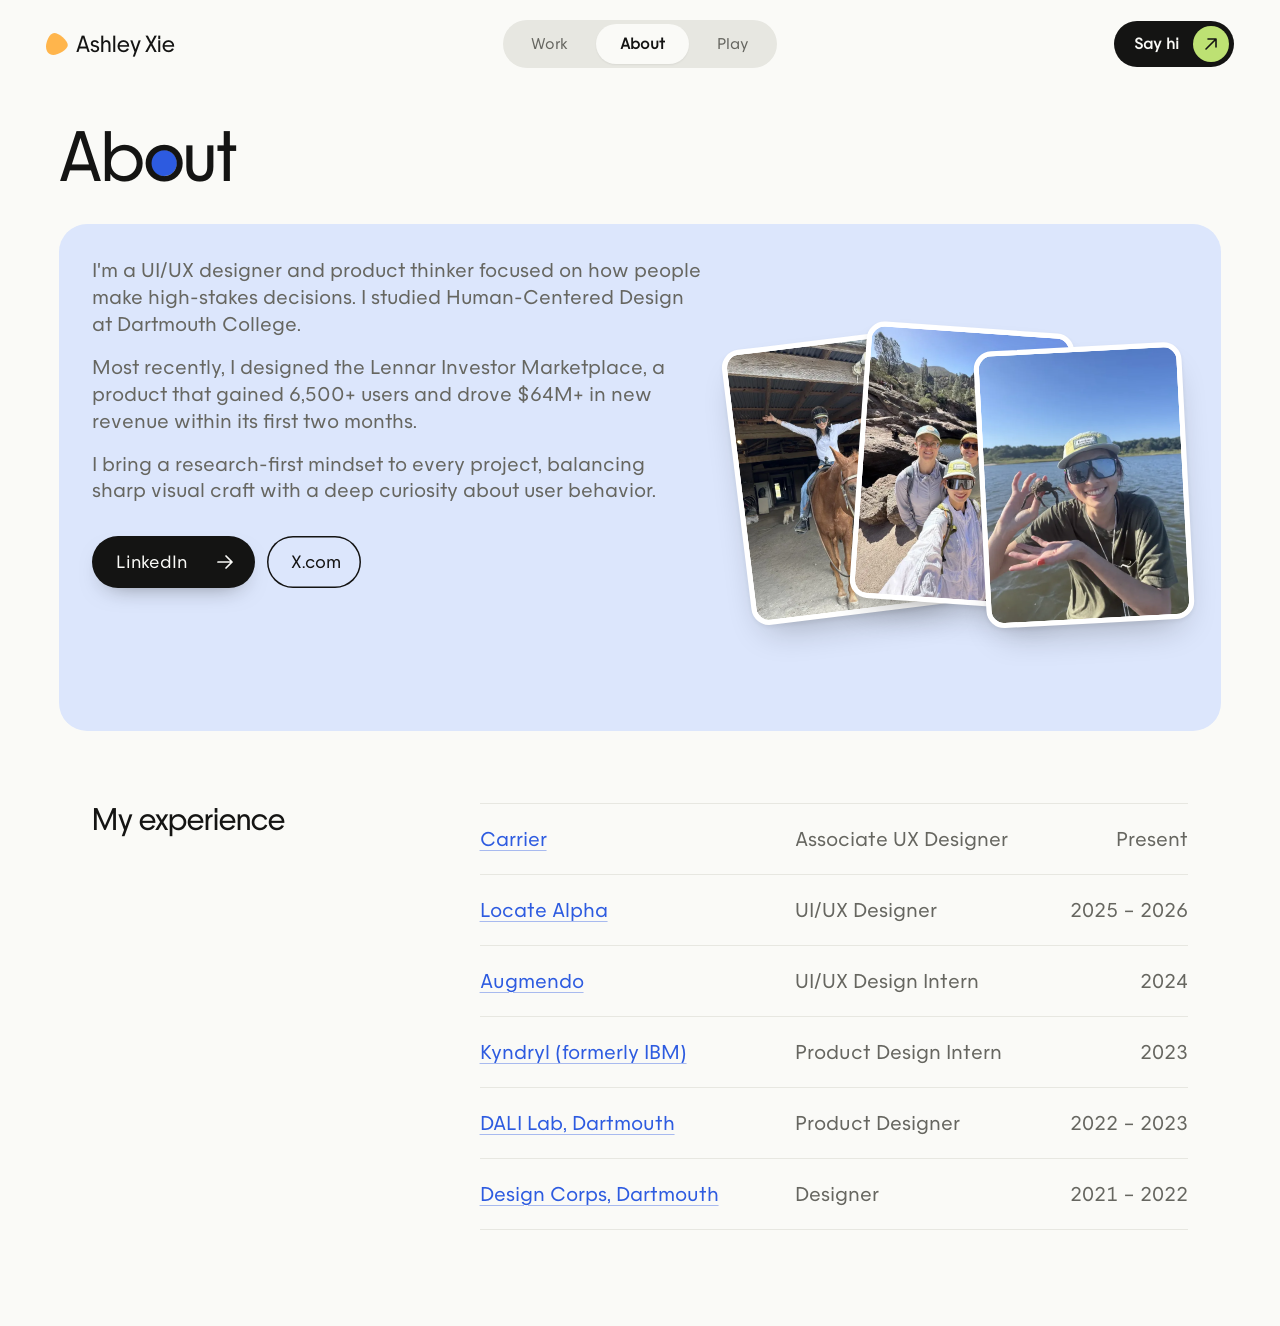
==== about/index.html @ 77695941 "Experience: Design Corps" ====
<!doctype html>
<html lang="en">
<head>
  <meta charset="utf-8" />
  <meta name="viewport" content="width=device-width, initial-scale=1" />
  <title>About, Ashley Xie</title>
  <meta name="description" content="Ashley Xie is a UI/UX designer and product thinker focused on how people make high-stakes decisions." />
  <link rel="preload" href="../fonts/PPFrama-Regular.woff2" as="font" type="font/woff2" crossorigin />
  <link rel="preload" href="../fonts/PPFramaText-Regular.woff2" as="font" type="font/woff2" crossorigin />
  <link rel="icon" type="image/svg+xml" href="../images/blob.svg" />
  <link rel="icon" type="image/png" sizes="32x32" href="../images/favicon-32.png" />
  <link rel="apple-touch-icon" href="../images/apple-touch-icon.png" />
  <link rel="stylesheet" href="../css/style.css?v=20261123035420" />
  <!-- The loading screen shows once per visit; later page changes skip it so the tab pill can slide -->
  <script>try{if(sessionStorage.getItem('p26-loaded'))document.documentElement.classList.add('no-loader')}catch(e){}</script>
</head>
<body>
  <div class="loader" id="loader" role="status" aria-label="Loading">
    <div class="loader__mark"><img class="loader__blob" src="../images/blob.svg" alt="" aria-hidden="true" /><span class="loader__name">Ashley Xie</span></div>
  </div>
  <header class="nav">
    <a class="nav__name" href="../"><img class="nav__star" src="../images/blob.svg" alt="" aria-hidden="true" />Ashley Xie</a>
    <nav class="nav__tabs" aria-label="Main">
      <a class="nav__tab" href="../"><span class="nav__label" style="view-transition-name:nav-work">Work</span></a>
      <a class="nav__tab is-active" href="./" aria-current="page"><span class="nav__pill" aria-hidden="true"></span><span class="nav__label" style="view-transition-name:nav-about">About</span></a>
      <a class="nav__tab" href="../play/"><span class="nav__label" style="view-transition-name:nav-play">Play</span></a>
    </nav>
    <a class="nav__cta" href="https://www.linkedin.com/in/ashley-xie/" target="_blank" rel="noopener noreferrer">
      <span>Say hi</span>
      <span class="nav__cta-icon" aria-hidden="true">
        <svg width="18" height="18" viewBox="0 0 18 18" fill="none"><path d="M4 14L14 4M6 4h8v8" stroke="currentColor" stroke-width="1.6" stroke-linecap="round" stroke-linejoin="round"/></svg>
      </span>
    </a>
    <button class="nav__burger" aria-expanded="false" aria-controls="menu" aria-label="Menu">
      <span></span><span></span>
    </button>
    <div class="menu" id="menu" hidden>
      <nav class="menu__links" aria-label="Main">
        <a class="menu__link" href="../">Work</a>
        <a class="menu__link is-active" href="./" aria-current="page">About</a>
        <a class="menu__link" href="../play/">Play</a>
      </nav>
      <a class="menu__cta" href="https://www.linkedin.com/in/ashley-xie/" target="_blank" rel="noopener noreferrer">
        <span>Say hi</span>
        <span class="nav__cta-icon" aria-hidden="true">
          <svg width="18" height="18" viewBox="0 0 18 18" fill="none"><path d="M4 14L14 4M6 4h8v8" stroke="currentColor" stroke-width="1.6" stroke-linecap="round" stroke-linejoin="round"/></svg>
        </span>
      </a>
    </div>
  </header>

  <main class="about">
    <h1 class="about__title" aria-label="About">Ab<span class="fill-o">o</span>ut</h1>
    <section class="about__card" aria-label="Bio">
      <div class="about__bio">
        <p class="about__text">I'm a UI/UX designer and product thinker focused on how people make high-stakes decisions. I studied Human-Centered Design at Dartmouth College.</p>
        <p class="about__text">Most recently, I designed the Lennar Investor Marketplace, a product that gained 6,500+ users and drove $64M+ in new revenue within its first two months.</p>
        <p class="about__text">I bring a research-first mindset to every project, balancing sharp visual craft with a deep curiosity about user behavior.</p>
        <div class="about__actions">
          <a class="cta" href="https://www.linkedin.com/in/ashley-xie/" target="_blank" rel="noopener noreferrer">
            <span>LinkedIn</span>
            <svg width="20" height="20" viewBox="0 0 20 20" fill="none"><path d="M3 10h14M11 4l6 6-6 6" stroke="currentColor" stroke-width="1.7" stroke-linecap="round" stroke-linejoin="round"/></svg>
          </a>
          <a class="cta cta--ghost" href="https://x.com/ashleyjxie" target="_blank" rel="noopener noreferrer"><span>X.com</span></a>
        </div>
      </div>
      <div class="about__fan">
        <figure class="about__snap about__snap--1"><img src="../images/about/photo1.webp" width="600" height="800" fetchpriority="high" alt="Ashley on horseback in a barn, arms out" /></figure>
        <figure class="about__snap about__snap--2"><img src="../images/about/photo3.webp" width="600" height="800" decoding="async" alt="Ashley taking a hiking selfie with two friends" /></figure>
        <figure class="about__snap about__snap--3"><img src="../images/about/photo4.webp" width="600" height="800" decoding="async" alt="Ashley in sunglasses holding up a small crab by a lake" /></figure>
      </div>
    </section>


    <section class="exp" aria-label="My experience">
      <div class="exp__intro">
        <h2 class="exp__blurb">My experience</h2>
      </div>
      <ul class="exp__list">
        <li class="exp__row"><a class="exp__company" href="https://www.carrier.com/" target="_blank" rel="noopener noreferrer">Carrier</a><span class="exp__role">Associate UX Designer</span><span class="exp__date">Present</span></li>
        <li class="exp__row"><a class="exp__company" href="https://locatealpha.com/" target="_blank" rel="noopener noreferrer">Locate Alpha</a><span class="exp__role">UI/UX Designer</span><span class="exp__date">2025 – 2026</span></li>
        <li class="exp__row"><a class="exp__company" href="https://augmendo.com/" target="_blank" rel="noopener noreferrer">Augmendo</a><span class="exp__role">UI/UX Design Intern</span><span class="exp__date">2024</span></li>
        <li class="exp__row"><a class="exp__company" href="https://www.kyndryl.com/" target="_blank" rel="noopener noreferrer">Kyndryl (formerly IBM)</a><span class="exp__role">Product Design Intern</span><span class="exp__date">2023</span></li>
        <li class="exp__row"><a class="exp__company" href="https://dali.dartmouth.edu/" target="_blank" rel="noopener noreferrer">DALI Lab, Dartmouth</a><span class="exp__role">Product Designer</span><span class="exp__date">2022 – 2023</span></li>
        <li class="exp__row"><a class="exp__company" href="https://home.dartmouth.edu/news/2024/03/design-corps-teams-tackle-dartmouth-projects" target="_blank" rel="noopener noreferrer">Design Corps, Dartmouth</a><span class="exp__role">Designer</span><span class="exp__date">2021 – 2022</span></li>
      </ul>
    </section>
  </main>

  <script src="../js/main.js?v=20261123035420"></script>
</body>
</html>
---- css/style.css ----
/* Portfolio26F, accordion iteration.
   Ink type on Paper; each closed card is one palette colour (set inline as --accent,
   --on-accent for text on it); every open card sits on Mist with a Cobalt outline.
   Motion follows the Swatch Accordion reference: a 0.75s spring with 0.1 bounce,
   rendered below as a CSS linear() curve that settles in 1.05s. */

/* PP Frama (Pangram Pangram, free-for-personal-use cut): display cut for headings,
   Text cut for everything else. Only Regular exists in this cut, so bold is never faked. */
@font-face { font-family: 'PP Frama'; src: url('../fonts/PPFrama-Regular.woff2') format('woff2'); font-weight: 400; font-style: normal; font-display: swap; }
@font-face { font-family: 'PP Frama'; src: url('../fonts/PPFrama-RegularItalic.woff2') format('woff2'); font-weight: 400; font-style: italic; font-display: swap; }
@font-face { font-family: 'PP Frama Text'; src: url('../fonts/PPFramaText-Regular.woff2') format('woff2'); font-weight: 400; font-style: normal; font-display: swap; }
@font-face { font-family: 'PP Frama Text'; src: url('../fonts/PPFramaText-RegularItalic.woff2') format('woff2'); font-weight: 400; font-style: italic; font-display: swap; }

:root {
  /* Palette: neutrals + four colours */
  --paper: #FAFAF7;
  --line: #E7E7E1;
  --body: #666660; /* palette Body gray #6E6E68, darkened just enough to reach WCAG AA 4.5:1 on Mist and Line gray */
  --ink: #141413;
  --cobalt: #2D5BE0;
  --mist: #DCE6FC;
  --olive: #62654B;
  --lime: #BDE173;
  --apricot: #F4B860; /* warm accent, scheme B (2026-11-22) */
  --ink-2: var(--body);
  --grey-1: var(--line);
  --spring: linear(0, 0.0197, 0.0694, 0.1379, 0.2166, 0.2994, 0.382, 0.4613, 0.5354, 0.6033, 0.6644, 0.7186, 0.7661, 0.8072, 0.8424, 0.8723, 0.8975, 0.9185, 0.9359, 0.9501, 0.9617, 0.971, 0.9785, 0.9844, 0.989, 0.9926, 0.9953, 0.9973, 0.9988, 0.9998, 1.0006, 1.001, 1.0013, 1.0015, 1.0015, 1.0015, 1.0014, 1.0013, 1.0012, 1.0011, 1);
  --spring-fallback: cubic-bezier(.22, 1, .36, 1);
  --dur: 1.05s;
  --out: cubic-bezier(.22, 1, .36, 1);
}

*, *::before, *::after { box-sizing: border-box; }
html { -webkit-text-size-adjust: 100%; }
body {
  margin: 0;
  font-family: "PP Frama Text", system-ui, -apple-system, sans-serif;
  font-synthesis: none;
  color: var(--ink);
  background: var(--paper);
  -webkit-font-smoothing: antialiased;
}
a { color: inherit; text-decoration: none; }
.nav__name, .strip__title, .strip__vtitle { font-family: "PP Frama", system-ui, sans-serif; font-weight: 400; }

/* ---------- Loading screen ----------
   Ashley's orange mark at 400px, spinning, with her name held still in the middle. */
.loader {
  position: fixed; inset: 0; z-index: 100; background: var(--paper);
  display: grid; place-items: center;
  transition: opacity .375s ease;
}
.loader.is-hidden { opacity: 0; pointer-events: none; }
.no-loader .loader { display: none; }
.loader__mark { position: relative; width: min(400px, 82vw); aspect-ratio: 1; display: grid; place-items: center; }
.loader__blob { position: absolute; inset: 0; width: 100%; height: 100%; animation: loader-spin 2.4s linear infinite; }
.loader__name { position: relative; font-family: "PP Frama", system-ui, sans-serif; font-size: clamp(28px, 4vw, 40px); letter-spacing: -.01em; color: var(--ink); }
@keyframes loader-spin { to { transform: rotate(360deg); } }
@media (prefers-reduced-motion: reduce) { .loader__blob { animation-duration: 8s; } }

/* ---------- Top bar ---------- */
.nav {
  display: grid;
  grid-template-columns: 1fr auto 1fr;
  align-items: center;
  padding: 20px clamp(20px, 3.6vw, 48px);
}
.nav__name { display: inline-flex; align-items: center; gap: 8px; justify-self: start; font-size: 21px; letter-spacing: 0; }
.nav__star { width: 22px; height: 22px; flex: none; object-fit: contain; }
.nav__tabs {
  display: flex; gap: 4px; padding: 4px;
  background: var(--grey-1); border-radius: 999px;
}
.nav__tab {
  padding: 10px 24px; border-radius: 999px; font-size: 14px; color: var(--ink-2);
  transition: background .2s ease, color .2s ease;
}
.nav__tab:hover { color: var(--ink); }
/* Selected page is bold. The free PP Frama cut has no bold file, so the browser thickens the
   Regular for this one label only (everything else keeps font-synthesis off). */
.nav__tab.is-active { color: var(--ink); font-weight: 700; font-synthesis: weight; }
/* The white pill is its own element so it can slide from one tab to the next when the
   page changes (cross-page view transition; browsers without it just swap pages). */
.nav__tab { position: relative; isolation: isolate; }
.nav__label { display: inline-block; }
.nav__pill {
  position: absolute; inset: 0; z-index: -1; border-radius: inherit;
  background: var(--paper); box-shadow: 0 1px 2px rgba(0,0,0,.06);
  view-transition-name: nav-pill;
}
@view-transition { navigation: auto; }
::view-transition-group(nav-pill) { animation-duration: .55s; animation-timing-function: cubic-bezier(.22, 1, .36, 1); }
::view-transition-group(root) { animation-duration: .35s; }
@media (prefers-reduced-motion: reduce) {
  ::view-transition-group(*), ::view-transition-old(*), ::view-transition-new(*) { animation: none !important; }
}
/* Get in touch: the two colours trade places on hover */
.nav__cta, .menu__cta {
  /* Resting: Ink pill, Lime circle, Ink arrow. Hover swaps to Lime pill, Ink circle, Lime arrow. */
  --cta-a: var(--ink); --cta-b: var(--lime);
  background: var(--cta-a); color: var(--paper);
  font-weight: 700; font-synthesis: weight; /* bold label, thickened from the Regular cut */
  transition: background .25s ease, color .25s ease;
}
.nav__cta {
  justify-self: end;
  display: inline-flex; align-items: center; gap: 14px;
  padding: 5px 5px 5px 20px; border-radius: 999px;
  font-size: 14px;
}
.nav__cta-icon {
  display: grid; place-items: center; width: 36px; height: 36px; border-radius: 50%;
  background: var(--cta-b); color: var(--cta-a);
  transition: background .25s ease, color .25s ease, transform .45s var(--out);
}
.nav__cta:hover, .menu__cta:hover, .menu__cta:active { background: var(--cta-b); color: var(--ink); }
.nav__cta:hover .nav__cta-icon, .menu__cta:hover .nav__cta-icon, .menu__cta:active .nav__cta-icon { background: var(--cta-a); color: var(--cta-b); }
.nav__cta:hover .nav__cta-icon { transform: rotate(45deg); }
.nav__cta:focus-visible, .menu__cta:focus-visible { outline: 2px solid var(--cobalt); outline-offset: 3px; }

/* Phone menu (shown only below 760px) */
.nav { position: relative; }
.nav__burger, .menu { display: none; }

/* ---------- Accordion ---------- */
.acc {
  container-type: inline-size;
  /* Cards never get wider than 1400px; extra space goes to equal side margins */
  padding: clamp(16px, 4vh, 56px) max(clamp(20px, 4.6vw, 64px), (100% - 1400px) / 2) 48px;
  --n: 5;
  --closed: 92px;
  --gap: 12px;
  --radius: 28px;
  --bar: 64px;
  --pad: clamp(22px, 2.6vw, 40px);
}
.acc__track {
  display: flex;
  gap: var(--gap);
  height: clamp(520px, calc(100vh - 190px), 780px);
}

.strip {
  /* Each card keeps its colour when open: --tint is the open background (lightest tint that
     keeps body-grey text at 4.6:1), --edge the open outline. Set per card in the page. */
  --tint: var(--mist); --edge: var(--cobalt);
  --open-w: calc(100cqw - (var(--n) - 1) * (var(--closed) + var(--gap)));
  position: relative;
  flex: 0 0 var(--closed);
  min-width: 0;
  border-radius: var(--radius);
  overflow: hidden;
  isolation: isolate;
  background: var(--accent);
  transition: flex-grow var(--dur) var(--spring-fallback), flex-basis var(--dur) var(--spring-fallback), height var(--dur) var(--spring-fallback);
  -webkit-tap-highlight-color: transparent;
}
@supports (transition-timing-function: linear(0, 1)) {
  .strip { transition-timing-function: var(--spring); }
}
.strip:not([data-open]) { cursor: pointer; }
.strip[data-open] { flex-grow: 1; }
/* No outline on the cards (removed 2026-11-23); open cards get a faint shadow instead so their
   white lower half still reads against the page */
.strip { transition-property: flex-grow, flex-basis, height, box-shadow; }
.strip[data-open] { box-shadow: 0 1px 2px rgba(20,20,19,.05), 0 12px 32px -12px rgba(20,20,19,.14); }

/* Open card: blank light panel on the left; on project cards the screenshot sits in a
   framed window from the middle of the card, running off the right edge, zoomed in on
   its top-left (each card sets --zoom and --pos). Sizes come from the open width so
   nothing resizes while the card grows. */
.strip__media {
  position: absolute; inset: 0; z-index: 0; overflow: hidden; border-radius: inherit;
  background: var(--tint);
  opacity: 0; transition: opacity .3s ease;
}
.strip[data-open] .strip__media { opacity: 1; transition: opacity .45s ease .1s; }
.strip__frame {
  position: absolute; left: calc(var(--open-w) * .5); top: 17%; bottom: 7.5%;
  width: calc(var(--open-w) * .6);
  border: 1px solid var(--line); border-right: 0; border-radius: 22px 0 0 22px;
  overflow: hidden; background: var(--paper);
}
.strip__img {
  position: absolute; inset: 0; width: 100%; height: 100%; max-width: none;
  object-fit: cover; object-position: var(--pos, 0 0);
  transform: scale(var(--zoom, 1.4)); transform-origin: var(--pos, 0 0);
  display: block; user-select: none; pointer-events: none;
}

/* Project cards: the same Mist fade along the bottom as the intro card, running over the
   lower part of the screenshot so the headline and description stand out */
.strip--shot .strip__media::after {
  content: ""; position: absolute; inset: 0; pointer-events: none;
  background: linear-gradient(to top, color-mix(in srgb, var(--tint) 97%, transparent) 0%, color-mix(in srgb, var(--tint) 85%, transparent) 22%, color-mix(in srgb, var(--tint) 35%, transparent) 45%, transparent 62%);
}

/* Intro card keeps the full-bleed photo with a soft wash at the bottom so the headline reads */
.strip--intro .strip__img {
  left: 0; top: 0; transform: none;
  width: var(--open-w); height: 100%; object-fit: cover;
}
.strip--intro .strip__media::after {
  content: ""; position: absolute; inset: 0; pointer-events: none;
  background:
    linear-gradient(to top, color-mix(in srgb, var(--tint) 97%, transparent) 0%, color-mix(in srgb, var(--tint) 92%, transparent) 45%, color-mix(in srgb, var(--tint) 45%, transparent) 68%, transparent 85%),
    linear-gradient(to bottom, rgba(255,255,255,.35) 0%, transparent 18%);
}
.strip--intro .strip__content { max-width: none; }
/* Bold words in the intro: no bold file in the free font cut, so the browser thickens the Regular */
.strip--intro strong { font-weight: 700; font-synthesis: weight; color: var(--ink); }

/* Open project cards, desktop (Ashley's 2026-11-22 layout): a Mist band on top holds the
   tags and a wide framed screenshot that runs into the band's lower edge; a white band
   below holds the title, one line of description and the button. */
@media (min-width: 761px) {
  .strip--shot { --band: 63%; --inset: calc(var(--open-w) * .075); }
  .strip--shot .strip__media { background: linear-gradient(var(--tint) 0 var(--band), #fff var(--band)); }
  .strip--shot .strip__media::after { content: none; }
  .strip--shot .strip__frame {
    left: var(--inset); width: calc(var(--open-w) - 2 * var(--inset));
    top: 15%; bottom: calc(100% - var(--band));
    border: 1px solid var(--line); border-bottom: 0; border-radius: 22px 22px 0 0;
  }
  .strip--shot .strip__img { object-position: var(--pos2, 0 0); transform: scale(var(--zoom2, 1)); transform-origin: var(--pos2, 0 0); }
  .strip--shot .strip__open { padding-left: var(--inset); padding-right: var(--pad); }
  .strip--shot .strip__content { width: 100%; max-width: none; }
  /* Title stays on one line: its size follows the open card's width */
  .strip--shot .strip__title { font-size: clamp(28px, calc(var(--open-w) * .05), 52px); margin-bottom: 10px; text-wrap: balance; }
  .strip--shot .strip__desc { max-width: 62ch; margin-bottom: 20px; font-size: clamp(16px, 1.3vw, 19px); }
}
/* Phone: same idea stacked; pale blue top with the framed screenshot, white below for the text */
@media (max-width: 760px) {
  .strip--shot .strip__media { background: linear-gradient(var(--tint) 0 calc(75cqw + 8px), #fff calc(75cqw + 8px)); }
  .strip--shot .strip__media::after { content: none; }
  /* Ashley's mobile mock: the frame starts at the left inset and runs off the right edge, and the
     video fills the frame's height at its own shape, so its right side carries on past the card */
  .strip--shot .strip__frame {
    left: var(--pad); right: 0; width: auto;
    border: 1px solid var(--line); border-right: 0; border-bottom: 0; border-radius: 16px 0 0 0;
    height: calc(75cqw - 56px);
  }
  .strip--shot .strip__img { transform: none; object-fit: cover; object-position: 0 0; }
  .strip--shot .strip__tags { display: flex; max-width: none; }
  .strip--shot .strip__top { position: absolute; top: 18px; right: 18px; left: var(--pad); min-height: 0; }
}
/* Shorter desktop screens: give the white band more room for the text */
@media (min-width: 1201px) and (max-height: 860px) {
  .strip--shot { --band: 57%; }
  .strip--shot .strip__frame { top: 14%; }
}
/* Mid-size screens (tablet / small laptop), Ashley's second mock: the frame starts at the
   left inset and runs off the right edge; the title can take two lines. */
@media (min-width: 761px) and (max-width: 1200px) {
  .strip--shot { --band: 54%; --inset: calc(var(--open-w) * .09); }
  .strip--shot .strip__frame {
    top: calc(var(--pad) + 30px + 22px); width: calc(var(--open-w) - var(--inset));
    border-right: 0; border-radius: 22px 0 0 0;
  }
  .strip--shot .strip__tags { max-width: none; flex-wrap: nowrap; }
  .strip--shot .strip__title { font-size: clamp(26px, calc(var(--open-w) * .06), 40px); text-wrap: balance; line-height: 1.02; }
  .strip--shot .strip__desc { margin-bottom: 16px; }
}
@media (min-width: 761px) and (max-width: 1200px) and (max-height: 800px) {
  .strip--shot { --band: 47%; }
}

.strip--intro .strip__desc { max-width: 40ch; }

/* Closed state: sideways title, plus */
.strip__closed {
  color: var(--on-accent);
  transition: opacity .3s ease .45s;
  position: absolute; top: 0; bottom: 0; left: 0; width: min(100%, calc(var(--closed) + 14px));
  z-index: 4; pointer-events: none;
  display: flex; flex-direction: column; align-items: center; justify-content: space-between;
  padding: var(--pad) 0 calc(var(--pad) + 3px);
}
.strip[data-open] .strip__closed { opacity: 0; transition: opacity .12s ease; }
.strip__vt {
  display: flex; margin-top: auto; margin-bottom: 22px;
}
.strip[data-open] .strip__vt { opacity: 0; }
.strip__vtitle {
  font-size: clamp(20px, 2vw, 28px); letter-spacing: 0; white-space: nowrap; line-height: 1;
  writing-mode: vertical-rl; transform: rotate(180deg);
  transition: transform .5s var(--out);
}
.strip__plus {
  appearance: none; margin: 0; padding: 0; font: inherit; cursor: pointer; pointer-events: auto;
  position: relative; display: grid; place-items: center; width: 44px; height: 44px; border-radius: 50%;
  overflow: hidden; color: var(--ink); outline: none;
  background: color-mix(in srgb, var(--paper) 80%, transparent); border: 1px solid color-mix(in srgb, var(--paper) 90%, transparent);
  -webkit-backdrop-filter: blur(14px) saturate(1.4); backdrop-filter: blur(14px) saturate(1.4);
  box-shadow: 0 6px 18px -10px rgba(20,20,20,.35);
  transition: transform .45s var(--out);
}
.strip[data-open] .strip__plus { opacity: 0; pointer-events: none; }
.strip__plus:focus-visible { box-shadow: 0 0 0 2px var(--paper), 0 0 0 4px var(--cobalt); }
/* Accent fill wipes up from the bottom on hover */
.strip__pf {
  position: absolute; inset: -1px; background: var(--fill, var(--ink));
  clip-path: inset(100% 0 0 0);
  transition: clip-path .45s var(--out);
}
.strip__pi { position: relative; transition: transform .6s var(--out), color .3s ease; }

@media (hover: hover) {
  .strip:not([data-open]):hover { flex-basis: calc(var(--closed) + 14px); }
  .strip:not([data-open]):hover .strip__pf { clip-path: inset(0 0 0 0); }
  .strip:not([data-open]):hover .strip__pi { transform: rotate(90deg); color: var(--paper); }
  .strip:not([data-open]):hover .strip__vtitle { transform: rotate(180deg) translateX(4px); }
}
.strip__plus:active { transform: scale(.9); }

/* Open state content, laid out at full open width */
.strip__open {
  position: absolute; top: 0; bottom: 0; left: 0; width: var(--open-w); z-index: 5;
  pointer-events: none;
  display: flex; flex-direction: column; justify-content: space-between;
  padding: var(--pad) var(--pad) calc(var(--pad) + 4px);
  visibility: hidden; opacity: 0;
  transition: opacity .12s ease, visibility 0s linear .12s;
}
.strip[data-open] .strip__open { visibility: visible; opacity: 1; transition: opacity .35s ease .35s; }
.strip__top { display: flex; align-items: flex-start; justify-content: flex-end; gap: 12px; min-height: 30px; }
.strip__tags { list-style: none; display: flex; flex-wrap: wrap; justify-content: flex-end; gap: 8px; margin: 0; padding: 0; max-width: 70%; }
.tag {
  display: inline-flex; align-items: center; height: 30px; padding: 0 14px; border-radius: 999px;
  font-size: 13px; white-space: nowrap;
  background: var(--paper); border: 1px solid var(--line);
}

.strip__content { width: min(680px, 100%); max-width: calc(var(--open-w) * .5 - var(--pad) - 24px); display: flex; flex-direction: column; align-items: flex-start; }
.strip__title {
  margin: 0 0 16px;
  font-size: clamp(38px, 4vw, 56px); letter-spacing: -.01em; line-height: 1;
  text-wrap: balance;
}
.strip__desc { margin: 0 0 24px; font-size: clamp(17px, 1.5vw, 22px); line-height: 1.45; color: var(--ink-2); max-width: 30ch; }


/* Client logos on the intro card: square blocks that wrap to the column width */
.logos__label { margin: 0 0 10px; font-size: 14px; font-style: italic; color: var(--ink-2); }
.logos__grid { list-style: none; display: flex; flex-wrap: wrap; gap: 8px; margin: 0; padding: 0; }
.logo {
  width: 64px; height: 64px; flex: none; border-radius: 14px; overflow: hidden;
  background: #fff; border: 1px solid var(--line);
}
.logo img { width: 100%; height: 100%; object-fit: contain; display: block; }

.cta {
  pointer-events: auto;
  display: inline-flex; align-items: center; gap: 28px;
  min-height: 52px; padding: 0 20px 0 24px; border-radius: 999px;
  background: var(--ink); color: var(--paper); font-size: 16px; white-space: nowrap;
  box-shadow: 0 10px 24px -14px rgba(20,20,20,.55);
  transition: background .25s ease, color .25s ease;
}
.cta svg { flex: none; transition: transform .4s var(--out); }
.strip[data-open] .cta:hover { background: var(--cobalt); color: var(--paper); }
.strip[data-open] .cta:hover svg { transform: translateX(4px); }
.cta:active { transform: scale(.97); }
.cta:focus-visible { outline: 2px solid var(--accent); outline-offset: 3px; }

/* ---------- Phone: cards stack and open downward ---------- */
@media (max-width: 760px) {
  .nav { grid-template-columns: 1fr auto; padding: 16px 16px 4px; z-index: 20; }
  .nav__tabs, .nav__cta { display: none; }
  .nav__burger {
    display: grid; place-content: center; gap: 6px; justify-self: end;
    width: 44px; height: 44px; padding: 0; border: 0; border-radius: 50%;
    background: var(--grey-1); color: var(--ink); cursor: pointer;
  }
  .nav__burger span { display: block; width: 18px; height: 1.6px; border-radius: 2px; background: currentColor; transition: transform .25s var(--out); }
  .nav__burger[aria-expanded="true"] span:first-child { transform: translateY(3.8px) rotate(45deg); }
  .nav__burger[aria-expanded="true"] span:last-child { transform: translateY(-3.8px) rotate(-45deg); }
  .nav__burger:focus-visible { outline: 2px solid var(--cobalt); outline-offset: 2px; }
  .menu:not([hidden]) {
    display: flex; flex-direction: column; gap: 16px;
    position: absolute; top: calc(100% + 8px); left: 16px; right: 16px;
    padding: 8px 8px 8px; border-radius: 24px;
    background: var(--paper); box-shadow: 0 0 0 1px rgba(0,0,0,.06), 0 24px 48px -20px rgba(20,20,20,.35);
  }
  .menu__links { display: flex; flex-direction: column; }
  .menu__link { padding: 16px 18px; border-radius: 16px; font-size: 20px; letter-spacing: -.01em; }
  .menu__link.is-active { background: var(--grey-1); font-weight: 700; font-synthesis: weight; }
  /* Hover and press feedback on the menu links */
  .menu__link { transition: background .18s ease, transform .18s ease; -webkit-tap-highlight-color: transparent; }
  .menu__link:hover { background: color-mix(in srgb, var(--line) 60%, transparent); }
  .menu__link:active { background: var(--line); transform: scale(.98); }
  .menu__link.is-active:hover, .menu__link.is-active:active { background: var(--line); }
  .menu__link:focus-visible { outline: 2px solid var(--cobalt); outline-offset: -2px; }
  .menu__cta:active { transform: scale(.98); }
  .menu__cta {
    display: flex; align-items: center; justify-content: space-between;
    min-height: 52px; padding: 6px 6px 6px 22px; border-radius: 999px;
    font-size: 20px; letter-spacing: -.01em; /* same size as the menu links */
  }
  .menu__cta .nav__cta-icon { width: 40px; height: 40px; }

  .acc { padding: 16px 16px 40px; --radius: 22px; --gap: 8px; --pad: 22px; }
  .acc__track { flex-direction: column; height: auto; }
  .strip {
    flex: none; height: var(--bar);
    transition-property: height;
    background: var(--accent);
  }
  .strip[data-open] { height: calc(75cqw + 300px); background: var(--tint); }
  /* Every card is open on phones, so the closed-state title bar and plus never show */
  .strip__closed { display: none; }
  .strip { cursor: default !important; }
  /* Project cards grow to fit their text below the framed video */
  .strip--shot[data-open] { height: auto; }
  .strip--shot .strip__open { position: relative; top: auto; bottom: auto; padding-top: calc(75cqw + 8px + 28px); }
  .acc__track { gap: 12px; }

  .strip__frame { left: var(--pad); right: 0; width: auto; top: 64px; bottom: auto; height: calc(75cqw - 56px); border-radius: 18px 0 0 18px; }
  .strip--intro .strip__img {
    -webkit-mask-image: linear-gradient(to bottom, #000 62%, transparent 100%);
    mask-image: linear-gradient(to bottom, #000 62%, transparent 100%);
  }

  .strip__closed {
    width: auto; right: 0; flex-direction: row; justify-content: flex-start; gap: 16px;
    padding: 0 12px 0 var(--pad);
  }
  .strip__vt { margin: 0 auto 0 0; flex: 1; min-width: 0; }
  .strip__vtitle { writing-mode: horizontal-tb; transform: none; font-size: 19px; overflow: hidden; text-overflow: ellipsis; }
  .strip:not([data-open]):hover .strip__vtitle { transform: translateX(4px); }
  .strip__plus { width: 40px; height: 40px; }

  .strip__open { width: auto; right: 0; }
  .strip__tags { display: none; }
  .strip__title { font-size: 26px; margin-bottom: 10px; } /* matches the Play cards */
  .strip__content { max-width: none; }
  .strip--intro .strip__img { width: 100%; height: auto; aspect-ratio: 4 / 3; }
  .strip--intro .strip__media::after { background: none; }
  .strip__desc { font-size: 17px; margin-bottom: 20px; max-width: 40ch; } /* matches the Play cards */
  .cta { min-height: 48px; gap: 20px; }
  .logo { width: 56px; height: 56px; border-radius: 12px; }
  .logos__grid { max-width: none; }
}

@media (prefers-reduced-motion: reduce) {
  .acc *, .acc *::before, .acc *::after { transition-duration: .01ms !important; transition-delay: 0s !important; }
}

/* ---------- About page ---------- */
/* Same frame as the homepage: 1400px max, a Mist card with a Cobalt outline, Ink type */
.about {
  padding: clamp(16px, 4vh, 56px) max(clamp(20px, 4.6vw, 64px), (100% - 1400px) / 2) 96px;
  --pad: clamp(22px, 2.6vw, 40px);
}
.about__card {
  display: grid; grid-template-columns: minmax(0, 1.35fr) minmax(0, 1fr); gap: var(--pad);
  padding: var(--pad); border-radius: 28px;
  background: var(--mist);
}
.about__bio { display: flex; flex-direction: column; align-items: flex-start; justify-content: flex-start; padding: 0; }
.about__label { margin: 0 0 16px; font-size: 14px; font-style: italic; color: var(--body); }
.about__lead {
  margin: 0 0 28px; font-family: "PP Frama", system-ui, sans-serif; font-weight: 400;
  font-size: clamp(30px, 3vw, 44px); line-height: 1.12; letter-spacing: -.01em; max-width: 24ch;
}
.about__text { margin: 0 0 16px; font-size: clamp(17px, 1.4vw, 20px); line-height: 1.5; color: var(--body); max-width: 44ch; }
.about__actions { display: flex; flex-wrap: wrap; gap: 12px; margin-top: 16px; }
.about__photo { border-radius: 22px; overflow: hidden; min-height: 420px; }
.about__photo img { width: 100%; height: 100%; object-fit: cover; display: block; }

.about__photos {
  list-style: none; margin: 12px 0 0; padding: 0;
  display: grid; grid-template-columns: 1fr 1fr 2fr 1fr 1fr 1fr; gap: 12px;
}
.about__photos li { border-radius: 22px; overflow: hidden; aspect-ratio: 3 / 4; }
.about__photos li:nth-child(3) { aspect-ratio: auto; }
.about__photos img { width: 100%; height: 100%; object-fit: cover; display: block; }

/* Outlined button, the quieter partner to the Ink button */
.cta--ghost { background: transparent; color: var(--ink); box-shadow: inset 0 0 0 1.5px var(--ink); }
.about .cta:hover { background: var(--cobalt); color: var(--paper); box-shadow: none; }
.about .cta:hover svg { transform: translateX(4px); }
.about .cta:focus-visible { outline: 2px solid var(--cobalt); }

.exp {
  display: grid; grid-template-columns: minmax(0, 1fr) minmax(0, 2fr); gap: var(--pad);
  margin-top: 72px; padding: 0 var(--pad);
}
.exp__intro { display: flex; flex-direction: column; align-items: flex-start; }
.exp__blurb { margin: 0 0 24px; font-family: "PP Frama", system-ui, sans-serif; font-weight: 400; font-size: clamp(24px, 2.2vw, 32px); line-height: 1.15; max-width: 16ch; }
.exp__list { list-style: none; margin: 0; padding: 0; border-top: 1px solid var(--line); }
.exp__row {
  display: grid; grid-template-columns: minmax(0, 1.2fr) minmax(0, 1fr) 128px; gap: 16px; align-items: baseline;
  padding: 22px 0; border-bottom: 1px solid var(--line); font-size: 18px;
}
a.exp__company {
  justify-self: start; color: var(--cobalt); text-decoration: underline; text-decoration-thickness: 1px; text-underline-offset: 4px;
  text-decoration-color: color-mix(in srgb, var(--cobalt) 40%, transparent);
  transition: color .2s ease, text-decoration-color .2s ease;
}
a.exp__company:hover { color: var(--ink); text-decoration-color: var(--ink); }
a.exp__company:focus-visible { outline: 2px solid var(--cobalt); outline-offset: 3px; border-radius: 4px; }
.exp__role { color: var(--body); }
.exp__date { color: var(--body); font-variant-numeric: tabular-nums; text-align: right; }

@media (max-width: 760px) {
  .about { padding: 16px 16px 64px; --pad: 22px; }
  .about__card { grid-template-columns: 1fr; border-radius: 22px; }
  .about__photo { order: -1; min-height: 0; aspect-ratio: 4 / 3; border-radius: 16px; }
  .about__photos {
    display: flex; overflow-x: auto; scroll-snap-type: x mandatory; gap: 8px;
    margin: 8px -16px 0; padding: 0 16px; scrollbar-width: none;
  }
  .about__photos li { flex: 0 0 62%; scroll-snap-align: start; border-radius: 16px; }
  .about__photos li:nth-child(3) { flex-basis: 100%; aspect-ratio: 3 / 2; }
  .exp { grid-template-columns: 1fr; margin-top: 48px; padding: 0 6px; gap: 28px; }
  .exp__row { grid-template-columns: 1fr auto; gap: 4px 16px; font-size: 16px; padding: 18px 0; }
  .exp__company { grid-column: 1; grid-row: 1; }
  .exp__role { grid-column: 1; grid-row: 2; font-size: 15px; }
  .exp__date { grid-column: 2; grid-row: 1; }
}

/* ---------- Case study page ---------- */
.case {
  padding: clamp(16px, 4vh, 56px) max(clamp(20px, 4.6vw, 64px), (100% - 1400px) / 2) 96px;
  --pad: clamp(22px, 2.6vw, 40px);
}
/* Hero: same Mist card and framed screenshot as an open card on the homepage */
.case__hero {
  position: relative; overflow: hidden; isolation: isolate;
  display: grid; grid-template-columns: minmax(0, 1fr) minmax(0, 1fr);
  min-height: clamp(480px, calc(100vh - 220px), 680px);
  border-radius: 28px; background: var(--mist); box-shadow: inset 0 0 0 1.5px var(--cobalt);
}
.case__intro { display: flex; flex-direction: column; justify-content: space-between; gap: 32px; padding: var(--pad); }
.case__tags { justify-content: flex-start; max-width: none; }
.case__title {
  margin: 0 0 16px; font-family: "PP Frama", system-ui, sans-serif; font-weight: 400;
  font-size: clamp(40px, 4.6vw, 64px); line-height: 1; letter-spacing: -.01em;
}
.case__desc { margin: 0; font-size: clamp(17px, 1.5vw, 22px); line-height: 1.45; color: var(--body); max-width: 34ch; }
.case__frame {
  align-self: end; margin-top: 12%; height: 88%;
  border: 2px solid var(--ink); border-right: 0; border-bottom: 0; border-radius: 22px 0 0 0;
  overflow: hidden; background: #F3F3F3;
}
.case__frame img { width: 100%; height: 100%; object-fit: cover; object-position: 0 0; display: block; }

/* Before and after, side by side */
.ba { display: grid; grid-template-columns: 1fr 1fr; gap: 12px; margin-top: 12px; }
.ba__item { margin: 0; padding: var(--pad); border-radius: 28px; background: #fff; border: 1px solid var(--line); display: flex; flex-direction: column; gap: 24px; }
.ba__media { border-radius: 18px; overflow: hidden; border: 1px solid var(--line); background: #F3F3F3; aspect-ratio: 3 / 4; }
.ba__media video { width: 100%; height: 100%; object-fit: cover; object-position: 0 0; display: block; }
.ba__label { margin: 0 0 8px; font-size: 14px; font-style: italic; color: var(--body); }
.ba__text { margin: 0; font-size: 18px; line-height: 1.5; }
.ba__list { margin: 0; padding: 0; list-style: none; font-size: 18px; line-height: 1.5; }
.ba__list li { padding: 8px 0; border-bottom: 1px solid var(--line); }
.ba__list li:last-child { border-bottom: 0; }

.case__next { display: flex; flex-wrap: wrap; gap: 12px; margin-top: 48px; padding: 0 var(--pad); }
.case .cta:hover { background: var(--cobalt); color: var(--paper); box-shadow: none; }
.case .cta:hover svg { transform: translateX(4px); }
.case .cta:focus-visible { outline: 2px solid var(--cobalt); }

@media (max-width: 760px) {
  .case { padding: 16px 16px 64px; --pad: 22px; }
  .case__hero { grid-template-columns: 1fr; min-height: 0; border-radius: 22px; }
  .case__frame { margin: 0 0 0 var(--pad); height: auto; aspect-ratio: 4 / 3; border-radius: 18px 0 0 0; }
  .ba { grid-template-columns: 1fr; gap: 8px; margin-top: 8px; }
  .ba__item { border-radius: 22px; }
  .ba__text, .ba__list { font-size: 16px; }
  .case__next { margin-top: 32px; padding: 0 6px; }
}

/* ---------- Play page: two-column grid of side projects ---------- */
.play {
  padding: clamp(24px, 5vh, 64px) max(clamp(20px, 4.6vw, 64px), (100% - 1400px) / 2) 96px;
}
.play__heading {
  margin: 0 0 clamp(32px, 5vh, 56px); font-family: "PP Frama", system-ui, sans-serif; font-weight: 400;
  font-size: clamp(44px, 5vw, 72px); line-height: 1; letter-spacing: -.01em;
}
.play__grid { list-style: none; margin: 0; padding: 0; display: grid; grid-template-columns: 1fr 1fr; gap: clamp(40px, 5vw, 72px) clamp(24px, 3.6vw, 56px); }
.play__card { display: block; color: inherit; }
.play__media {
  position: relative; aspect-ratio: 16 / 9; overflow: hidden; border-radius: 22px;
  background: var(--mist); border: 1px solid var(--line); margin-bottom: 20px;
}
.play__media img, .play__media video, .play__soon { width: 100%; height: 100%; object-fit: cover; object-position: top center; display: block; transition: transform .6s var(--out); }
.play__meta { margin: 0 0 10px; font-size: 15px; font-style: italic; color: var(--body); }
.play__title { margin: 0 0 10px; font-family: "PP Frama", system-ui, sans-serif; font-weight: 400; font-size: clamp(26px, 2.4vw, 34px); line-height: 1.1; letter-spacing: -.01em; }
.play__desc { margin: 0; font-size: clamp(17px, 1.4vw, 20px); line-height: 1.5; color: var(--body); max-width: 46ch; }
/* Linked cards: arrow circle appears and the image eases in on hover */
.play__go {
  position: absolute; top: 16px; right: 16px; display: grid; place-items: center; width: 44px; height: 44px; border-radius: 50%;
  background: var(--cobalt); color: var(--lime); opacity: 0; transform: scale(.8);
  transition: opacity .25s ease, transform .4s var(--out);
}
a.play__card:hover .play__media img { transform: scale(1.03); }
a.play__card:hover .play__go, a.play__card:focus-visible .play__go { opacity: 1; transform: none; }
a.play__card:hover .play__title { color: var(--cobalt); }
a.play__card:focus-visible { outline: 2px solid var(--cobalt); outline-offset: 6px; border-radius: 22px; }
@media (hover: none) { .play__go { opacity: 1; transform: none; } }
/* Wide screens: three columns */
@media (min-width: 1056px) {
  .play__grid { grid-template-columns: repeat(3, minmax(0, 1fr)); gap: 56px 32px; }
  .play__title { font-size: clamp(24px, 1.9vw, 30px); }
  .play__desc { font-size: 17px; }
}
@media (max-width: 760px) {
  .play { padding: 20px 16px 64px; }
  .play__grid { grid-template-columns: 1fr; gap: 40px; }
  .play__media { border-radius: 16px; margin-bottom: 16px; }
  .play__go { width: 40px; height: 40px; top: 12px; right: 12px; }
}

/* ---------- Case study pages (Lennar first; Ashley's reference layout 2026-11-22) ----------
   Hero: big title left, summary + button right. Then a full-width image, then a sticky list of
   section pills on the left (the current one fills with the card's colour) beside the story. */
.cs { padding-left: max(clamp(20px, 4.6vw, 64px), (100% - 1400px) / 2); padding-right: max(clamp(20px, 4.6vw, 64px), (100% - 1400px) / 2); }
.cs-hero { display: grid; grid-template-columns: minmax(0, 1.1fr) minmax(0, 1fr); gap: 40px 64px; align-items: end; padding-top: clamp(24px, 6vh, 72px); }
.cs-tags { justify-content: flex-start; max-width: none; margin-bottom: 24px; }
.cs-hero__title { margin: 0; font-family: "PP Frama", system-ui, sans-serif; font-weight: 400; font-size: clamp(44px, 5.6vw, 84px); line-height: .98; letter-spacing: -.015em; text-wrap: balance; }
.cs-hero__right p { margin: 0 0 24px; font-size: clamp(17px, 1.4vw, 20px); line-height: 1.5; color: var(--body); max-width: 46ch; }
.cs .cta:hover, .cs-pn .cta:hover { background: var(--cobalt); color: var(--paper); box-shadow: none; }
.cs .cta:hover svg { transform: translateX(4px); }
.cs-meta { display: grid; grid-template-columns: repeat(4, minmax(0, 1fr)); gap: 12px; margin: 48px 0 40px; }
.cs-meta div { padding: 18px 20px; border-radius: 18px; background: #fff; border: 1px solid var(--line); }
.cs-meta dt { font-size: 14px; font-style: italic; color: var(--body); margin-bottom: 6px; }
.cs-meta dd { margin: 0; font-size: 16px; line-height: 1.45; }
.cs-bleed { margin: 0; background: var(--cs-tint, var(--mist)); }
.cs-bleed img { display: block; width: 100%; height: auto; max-height: 78vh; object-fit: cover; object-position: top center; }

.cs-body { display: grid; grid-template-columns: 220px minmax(0, 1fr); gap: clamp(32px, 6vw, 96px); padding-top: clamp(48px, 8vh, 96px); }
.cs-nav ul { list-style: none; margin: 0; padding: 0; position: sticky; top: 24px; display: flex; flex-direction: column; align-items: flex-start; gap: 10px; }
.cs-nav__link {
  display: inline-block; padding: 8px 14px; border-radius: 999px; font-size: 15px; color: var(--ink); white-space: nowrap;
  background: #fff; border: 1px solid var(--line); transition: background .25s ease, border-color .25s ease;
}
.cs-nav__link:hover { border-color: var(--ink); }
.cs-nav__link.is-current { background: var(--cs-accent, var(--lime)); color: var(--cs-on, var(--ink)); border-color: transparent; }
.cs-nav__link:focus-visible { outline: 2px solid var(--cobalt); outline-offset: 2px; }

.cs-sections { max-width: 820px; }
.cs-section { padding-bottom: clamp(48px, 7vh, 88px); scroll-margin-top: 24px; }
.cs-section h2 { margin: 0 0 8px; font-family: "PP Frama", system-ui, sans-serif; font-weight: 400; font-size: clamp(34px, 3.4vw, 48px); line-height: 1.05; letter-spacing: -.01em; }
.cs-section h3 { margin: 0 0 18px; font-size: clamp(18px, 1.5vw, 21px); line-height: 1.35; color: var(--body); font-weight: 400; }
.cs-section h3:not(:first-of-type) { margin-top: 40px; color: var(--ink); }
.cs-section h4 { margin: 0 0 10px; font-family: "PP Frama", system-ui, sans-serif; font-weight: 400; font-size: 24px; line-height: 1.15; }
.cs-section p, .cs-list { font-size: 17px; line-height: 1.6; margin: 0 0 16px; }
.cs-section strong { font-weight: 700; font-synthesis: weight; }
.cs-list { padding-left: 0; list-style: none; }
.cs-list li { margin-bottom: 12px; }
.cs-list--plain li { padding-left: 18px; position: relative; margin-bottom: 6px; }
.cs-list--plain li::before { content: ""; position: absolute; left: 2px; top: .72em; width: 6px; height: 6px; border-radius: 50%; background: var(--ink); }
.cs-split { display: grid; grid-template-columns: minmax(0, 1.2fr) minmax(0, 1fr); gap: 32px; align-items: center; }
.cs-split h3 { color: var(--body); }
.cs-fig { margin: 24px 0 28px; }
.cs-split .cs-fig { margin: 0; }
.cs-fig img { display: block; width: 100%; height: auto; border-radius: 18px; border: 1px solid var(--line); background: #fff; }
.cs-fig figcaption { margin-top: 10px; font-size: 14px; line-height: 1.5; color: var(--body); }
.cs-cards { display: grid; grid-template-columns: 1fr 1fr; gap: 12px; margin: 8px 0 20px; }
.cs-card { padding: 22px; border-radius: 18px; background: #fff; border: 1px solid var(--line); }
.cs-card p { margin: 0; font-size: 16px; color: var(--body); }
.cs-quote { margin: 8px 0 24px; padding: 22px 24px; border-radius: 18px; background: var(--cs-tint, var(--mist)); font-size: 17px; line-height: 1.6; }
.cs-cards .cs-quote { margin: 0; }
.cs-step { display: grid; grid-template-columns: minmax(0, 1fr) minmax(0, 1fr); gap: 32px; align-items: start; padding: 28px 0; border-top: 1px solid var(--line); }
.cs-step .cs-fig { margin: 0; }
.cs-step__num { margin: 0 0 6px !important; font-size: 14px !important; font-style: italic; color: var(--body); }
.cs-stats { display: grid; grid-template-columns: repeat(3, minmax(0, 1fr)); gap: 12px; margin: 8px 0 24px; }
.cs-stats div { padding: 22px; border-radius: 18px; background: var(--cs-tint, var(--mist)); }
.cs-stats p { margin: 0; font-size: 15px; line-height: 1.45; color: var(--body); }
.cs-stats .cs-stats__num { font-family: "PP Frama", system-ui, sans-serif; font-size: clamp(34px, 3.4vw, 48px); line-height: 1; color: var(--ink); margin-bottom: 10px; }

/* Previous / next case study */
.cs-pn { display: grid; grid-template-columns: 1fr 1fr; gap: 12px; padding-top: 24px; padding-bottom: 96px; border-top: 1px solid var(--line); margin-top: 8px; }
.cs-pn__card { display: flex; flex-direction: column; gap: 6px; color: inherit; }
.cs-pn__card img { width: 100%; height: auto; aspect-ratio: 16 / 9; object-fit: cover; object-position: top left; border-radius: 18px; border: 1px solid var(--line); margin-bottom: 12px; transition: transform .5s var(--out); }
.cs-pn__card--next { align-items: flex-end; text-align: right; }
.cs-pn__label { display: inline-flex; align-items: center; gap: 8px; font-size: 14px; font-style: italic; color: var(--body); }
.cs-pn__title { font-family: "PP Frama", system-ui, sans-serif; font-size: clamp(22px, 2vw, 30px); line-height: 1.1; }
.cs-pn__card:hover .cs-pn__title { color: var(--cobalt); }
.cs-pn__card:focus-visible { outline: 2px solid var(--cobalt); outline-offset: 6px; border-radius: 18px; }

@media (max-width: 960px) {
  .cs-hero { grid-template-columns: 1fr; align-items: start; }
  .cs-meta { grid-template-columns: 1fr 1fr; }
  .cs-body { grid-template-columns: minmax(0, 1fr); }
  .cs-body > *, .cs-hero > * { min-width: 0; }
  .cs-nav { position: sticky; top: 0; z-index: 5; margin: 0 calc(-1 * clamp(20px, 4.6vw, 64px)); padding: 10px clamp(20px, 4.6vw, 64px); background: color-mix(in srgb, var(--paper) 92%, transparent); -webkit-backdrop-filter: blur(10px); backdrop-filter: blur(10px); }
  .cs-nav ul { position: static; flex-direction: row; overflow-x: auto; scrollbar-width: none; }
  .cs-nav__link { white-space: nowrap; }
  .cs-section { scroll-margin-top: 72px; }
}
@media (max-width: 760px) {
  .cs-meta { grid-template-columns: 1fr; margin: 32px 0 28px; }
  .cs-split, .cs-cards, .cs-step, .cs-stats, .cs-pn { grid-template-columns: 1fr; }
  .cs-pn__card--next { align-items: flex-start; text-align: left; }
  .cs-section p, .cs-list, .cs-quote { font-size: 16px; }
}

/* Play heading: the bowl of the "a" is filled with lime (decorative, sits behind the letter) */
.play__a { position: relative; display: inline-block; isolation: isolate; }
.play__a::before {
  content: ""; position: absolute; z-index: -1; pointer-events: none;
  left: var(--a-l, .10em); top: var(--a-t, .36em); width: var(--a-w, .47em); height: var(--a-h, .49em);
  border-radius: 50%; background: var(--lime);
}

/* Counter fills in headings: the enclosed holes of e and A filled with apricot, sitting behind
   the letter. Sizes measured from the PP Frama glyphs (em, so they scale with the heading). */
.nw { white-space: nowrap; } /* keeps a word with filled letters from splitting across lines */
.fill-e, .fill-A, .fill-b, .fill-o { position: relative; display: inline-block; isolation: isolate; }
.fill-e::before, .fill-A::before, .fill-b::before, .fill-o::before { content: ""; position: absolute; z-index: -1; pointer-events: none; background: var(--fill-color, var(--apricot)); }
.fill-b::before { left: .145em; top: .40em; width: .42em; height: .42em; border-radius: 50%; }
.fill-o::before { left: .107em; top: .40em; width: .413em; height: .42em; border-radius: 50%; }
.fill-e::before { left: .112em; top: .40em; width: .385em; height: .17em; border-radius: 50% 50% 0 0 / 100% 100% 0 0; }
.fill-A::before { left: .193em; top: .205em; width: .285em; height: .43em; clip-path: polygon(50% 0, 100% 100%, 0 100%); }

/* About page title, same size as the Play title; its counters fill with Cobalt */
.about__title { margin: 0 0 clamp(24px, 4vh, 40px); font-family: "PP Frama", system-ui, sans-serif; font-weight: 400; font-size: clamp(44px, 5vw, 72px); line-height: 1; letter-spacing: -.01em; --fill-color: var(--cobalt); }

/* Open project cards are links to their case study as a whole */
.strip--shot[data-open] { cursor: pointer; }

/* Intro with a portrait photo of Ashley (trial 2026-11-23): the photo fills the right half of the
   open card, framed on her (she stands lower left of centre), and fades into the tint on its left
   edge; the text sits on the plain tint to the left, so nothing ever covers her. */
.strip--portrait { --split: .5; }
.strip--portrait .strip__img {
  left: calc(var(--open-w) * var(--split)); width: calc(var(--open-w) * (1 - var(--split)));
  height: 100%; object-fit: cover; object-position: 38% 78%;
}
.strip--portrait .strip__media::after {
  background: linear-gradient(to right, var(--tint) 0 calc(var(--open-w) * var(--split)), transparent calc(var(--open-w) * var(--split) + 72px));
}
.strip--portrait .strip__content { max-width: calc(var(--open-w) * var(--split) - var(--pad) - 8px); }
.strip--portrait .strip__desc { max-width: 34ch; }
/* Small laptops and tablets: the open card is too narrow to share, so the photo sits on top
   (framed on her) and the text below on the tint. */
@media (min-width: 761px) and (max-width: 1200px) {
  .strip--portrait .strip__img { left: 0; width: var(--open-w); height: var(--band, 44%); object-position: 38% 80%; }
  .strip--portrait .strip__media::after { background: linear-gradient(to bottom, transparent calc(var(--band, 44%) - 48px), var(--tint) var(--band, 44%)); }
  .strip--portrait .strip__content { max-width: none; margin-top: auto; }
  .strip--portrait .strip__title { font-size: clamp(30px, calc(var(--open-w) * .1), 48px); }
  .strip--portrait .strip__desc { font-size: 16px; margin-bottom: 16px; }
  .strip--portrait .strip__top { display: none; }
  .strip--portrait .logo { width: 48px; height: 48px; border-radius: 10px; }
}
@media (max-width: 760px) {
  .strip--portrait[data-open] { height: auto; }
  .strip--portrait .strip__img {
    left: 0; width: 100%; height: auto; aspect-ratio: 1; object-position: 38% 82%;
    -webkit-mask-image: none; mask-image: none;
  }
  .strip--portrait .strip__media::after { content: none; }
  .strip--portrait .strip__open { position: relative; top: auto; bottom: auto; padding-top: calc(100cqw + 6px); }
  .strip--portrait .strip__content { max-width: none; }
}

/* Case study: two images side by side; a card can hold a short list */
.cs-pair > div { display: grid; grid-template-columns: 1fr 1fr; gap: 12px; align-items: start; }
.cs-card .cs-list { margin: 0; font-size: 16px; color: var(--body); }
.cs-section h4 + p { margin-top: 0; }
.cs-section > h4 { margin-top: 28px; }
@media (max-width: 760px) { .cs-pair > div { grid-template-columns: 1fr; } }

/* Client logos: one row when all seven fit; otherwise three on top and four below, never six and
   one (main.js measures and sets .is-split). Tiles keep their size, shrinking only if four won't fit. */
.logos__grid.is-split { display: grid; grid-template-columns: repeat(4, minmax(0, var(--tile, 64px))); }
.logos__grid.is-split .logo { width: 100%; height: auto; aspect-ratio: 1; }
.logos__grid.is-split .logo:nth-child(4) { grid-column-start: 1; }
@media (max-width: 760px) { .logos__grid { --tile: 56px; } }
@media (min-width: 761px) and (max-width: 1200px) { .strip--portrait .logos__grid { --tile: 48px; } }

/* About photos: three snapshots fanned out and overlapping on the right, each slightly crooked */
.about__fan { position: relative; min-height: 440px; align-self: center; }
.about__snap {
  position: absolute; top: 50%; margin: 0; width: 46%; aspect-ratio: 3 / 4;
  border-radius: 18px; overflow: hidden; background: #fff;
  border: 5px solid #fff; box-shadow: 0 2px 4px rgba(20,20,19,.06), 0 18px 36px -16px rgba(20,20,19,.32);
  transition: transform .45s var(--out);
}
.about__snap img { width: 100%; height: 100%; object-fit: cover; display: block; border-radius: 13px; }
.about__snap--1 { left: 0;   transform: translateY(-50%) rotate(-7deg); z-index: 1; }
.about__snap--2 { left: 27%; transform: translateY(-54%) rotate(4deg);  z-index: 2; }
.about__snap--3 { left: 54%; transform: translateY(-47%) rotate(-3deg); z-index: 3; }
@media (hover: hover) {
  .about__snap:hover { z-index: 4; }
  .about__snap--1:hover { transform: translateY(-52%) rotate(-4deg) scale(1.03); }
  .about__snap--2:hover { transform: translateY(-56%) rotate(1deg) scale(1.03); }
  .about__snap--3:hover { transform: translateY(-49%) rotate(0deg) scale(1.03); }
}
@media (max-width: 760px) {
  .about__fan { order: -1; min-height: 0; aspect-ratio: 5 / 4; margin: 4px 0 8px; }
  .about__snap { width: 48%; border-width: 4px; border-radius: 14px; }
  .about__snap img { border-radius: 10px; }
}
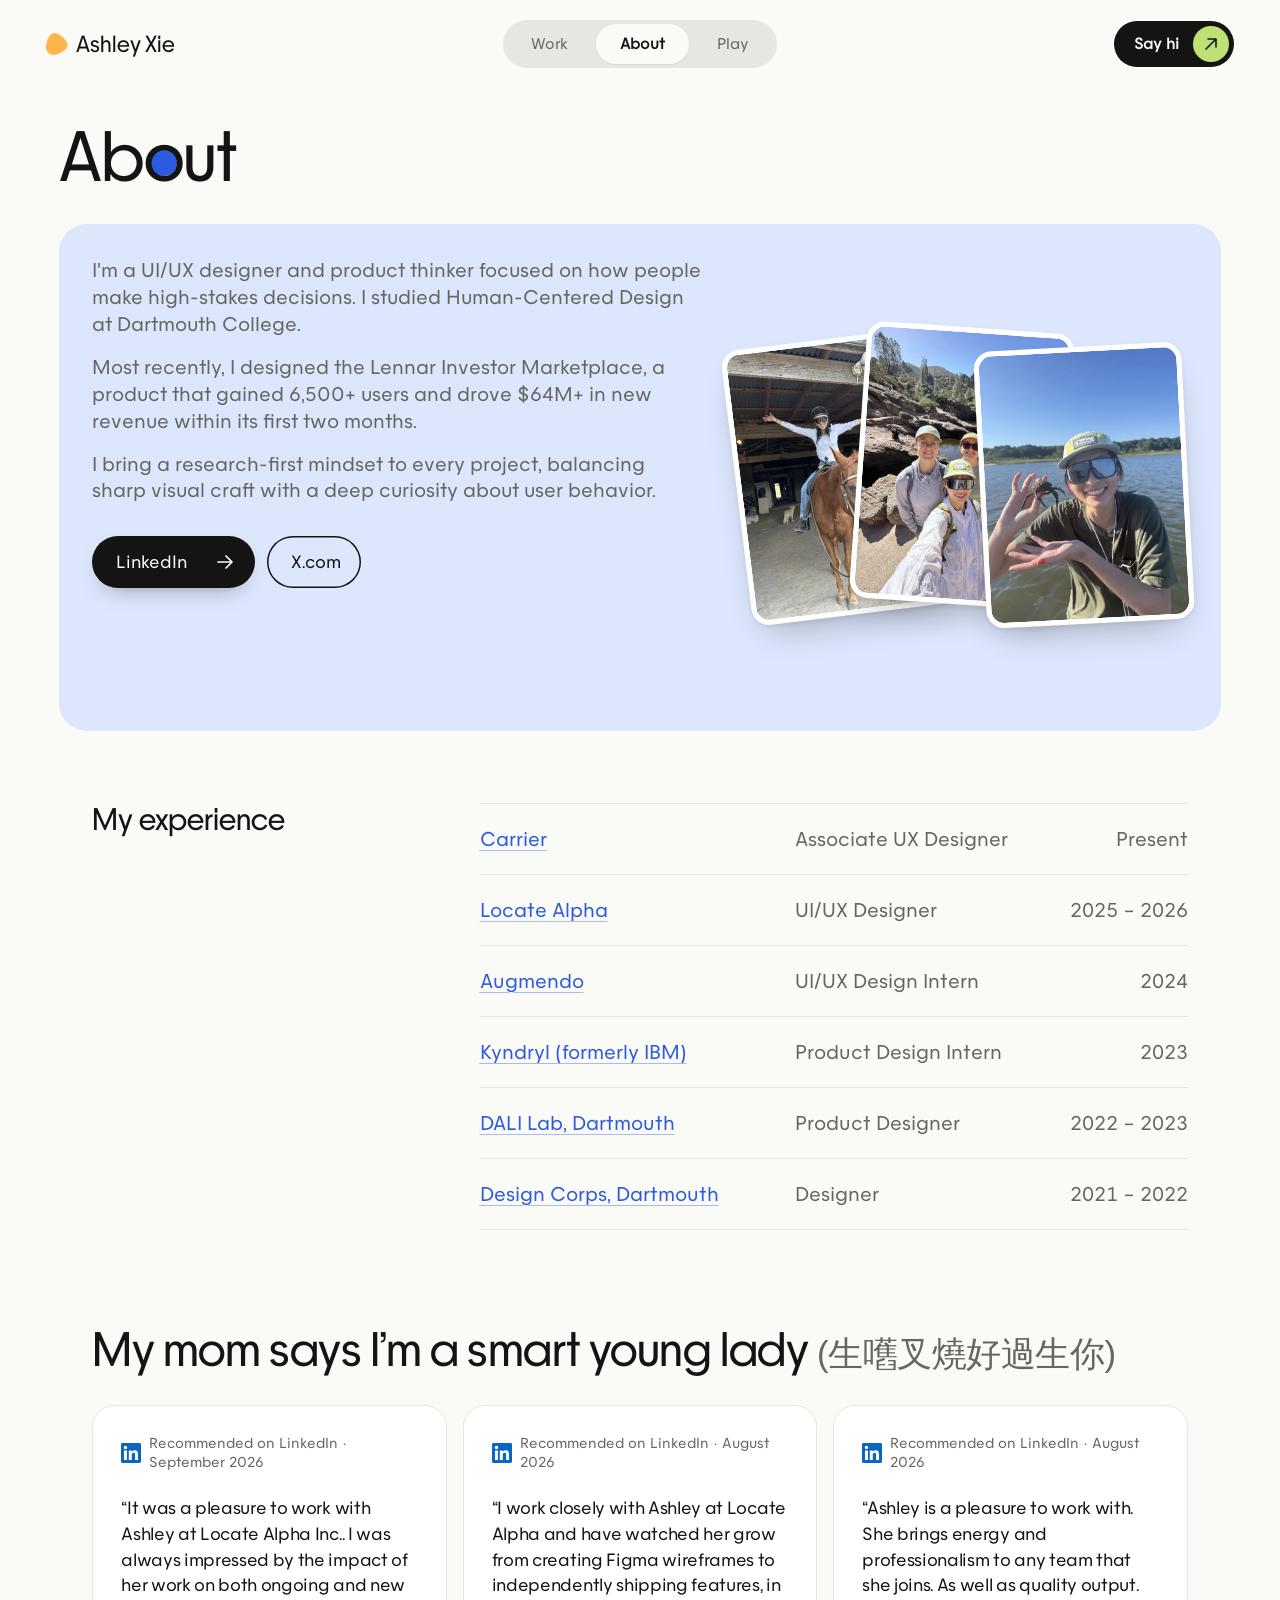
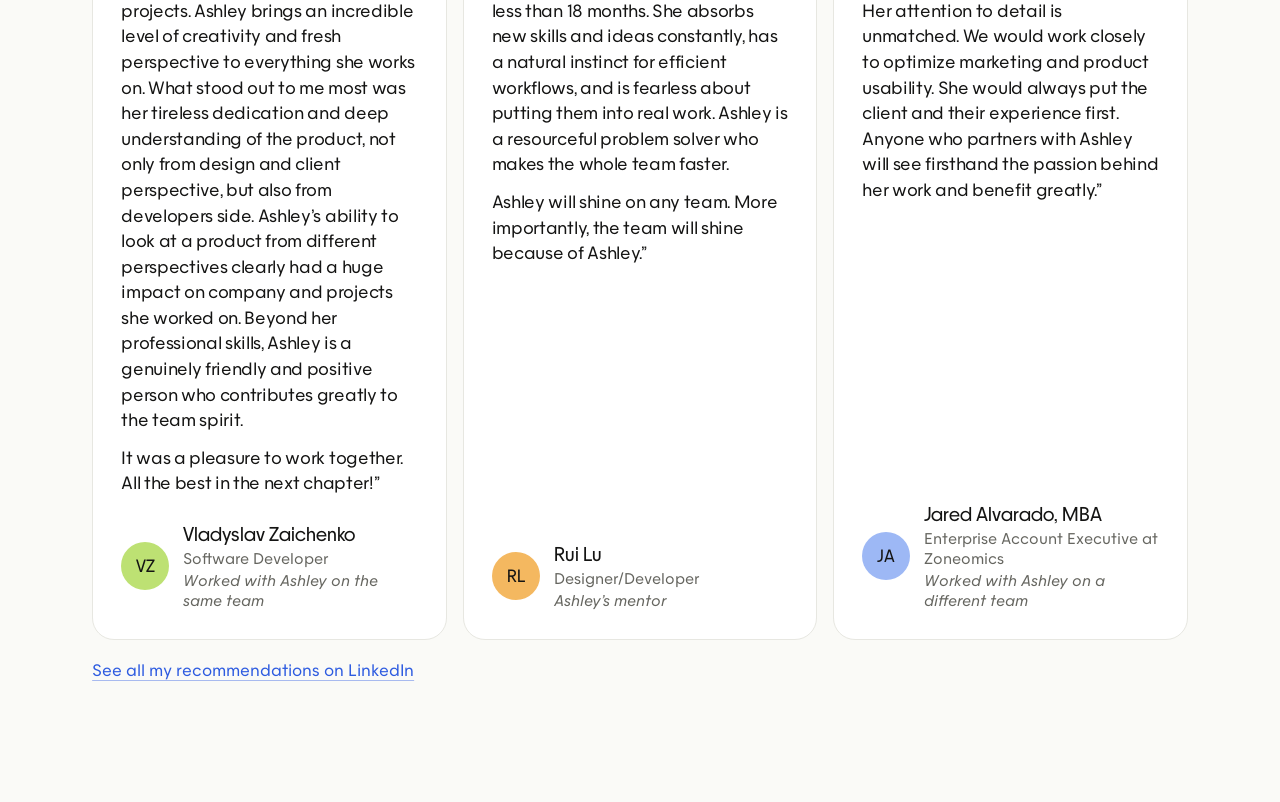
==== commit c1e69f5e: "Add CMA case study, framed hero images, before/after slider, LinkedIn recommendations, case study re" ====
--- a/about/index.html
+++ b/about/index.html
@@ -10,7 +10,7 @@
   <link rel="icon" type="image/svg+xml" href="../images/blob.svg" />
   <link rel="icon" type="image/png" sizes="32x32" href="../images/favicon-32.png" />
   <link rel="apple-touch-icon" href="../images/apple-touch-icon.png" />
-  <link rel="stylesheet" href="../css/style.css?v=20261123035420" />
+  <link rel="stylesheet" href="../css/style.css?v=20261125034405" />
   <!-- The loading screen shows once per visit; later page changes skip it so the tab pill can slide -->
   <script>try{if(sessionStorage.getItem('p26-loaded'))document.documentElement.classList.add('no-loader')}catch(e){}</script>
 </head>
@@ -85,8 +85,29 @@
         <li class="exp__row"><a class="exp__company" href="https://home.dartmouth.edu/news/2024/03/design-corps-teams-tackle-dartmouth-projects" target="_blank" rel="noopener noreferrer">Design Corps, Dartmouth</a><span class="exp__role">Designer</span><span class="exp__date">2021 – 2022</span></li>
       </ul>
     </section>
+    <section class="recs" aria-labelledby="recs-h">
+      <h2 class="recs__h" id="recs-h">My mom says I’m a smart young lady <span class="recs__yue" lang="yue-Hant">(生嚿叉燒好過生你)</span></h2>
+      <ul class="recs__list">
+        <li class="recs__card">
+          <p class="recs__src"><svg class="recs__li" viewBox="0 0 24 24" width="20" height="20" aria-hidden="true"><path fill="#0A66C2" d="M20.45 20.45h-3.56v-5.57c0-1.33-.02-3.04-1.85-3.04-1.85 0-2.14 1.45-2.14 2.94v5.67H9.35V9h3.41v1.56h.05c.48-.9 1.64-1.85 3.37-1.85 3.6 0 4.27 2.37 4.27 5.46v6.28zM5.34 7.43a2.06 2.06 0 1 1 0-4.13 2.06 2.06 0 0 1 0 4.13zM7.12 20.45H3.56V9h3.56v11.45zM22.22 0H1.77C.79 0 0 .77 0 1.73v20.54C0 23.23.79 24 1.77 24h20.45c.98 0 1.78-.77 1.78-1.73V1.73C24 .77 23.2 0 22.22 0z"/></svg><span>Recommended on LinkedIn · September 2026</span></p>
+          <blockquote class="recs__quote"><p>It was a pleasure to work with Ashley at Locate Alpha Inc.. I was always impressed by the impact of her work on both ongoing and new projects. Ashley brings an incredible level of creativity and fresh perspective to everything she works on. What stood out to me most was her tireless dedication and deep understanding of the product, not only from design and client perspective, but also from developers side. Ashley’s ability to look at a product from different perspectives clearly had a huge impact on company and projects she worked on. Beyond her professional skills, Ashley is a genuinely friendly and positive person who contributes greatly to the team spirit.</p><p>It was a pleasure to work together. All the best in the next chapter!</p></blockquote>
+          <div class="recs__who"><span class="recs__avatar" style="--av:#BDE173" aria-hidden="true">VZ</span><span><strong class="recs__name">Vladyslav Zaichenko</strong><span class="recs__role">Software Developer</span><span class="recs__rel">Worked with Ashley on the same team</span></span></div>
+        </li>
+        <li class="recs__card">
+          <p class="recs__src"><svg class="recs__li" viewBox="0 0 24 24" width="20" height="20" aria-hidden="true"><path fill="#0A66C2" d="M20.45 20.45h-3.56v-5.57c0-1.33-.02-3.04-1.85-3.04-1.85 0-2.14 1.45-2.14 2.94v5.67H9.35V9h3.41v1.56h.05c.48-.9 1.64-1.85 3.37-1.85 3.6 0 4.27 2.37 4.27 5.46v6.28zM5.34 7.43a2.06 2.06 0 1 1 0-4.13 2.06 2.06 0 0 1 0 4.13zM7.12 20.45H3.56V9h3.56v11.45zM22.22 0H1.77C.79 0 0 .77 0 1.73v20.54C0 23.23.79 24 1.77 24h20.45c.98 0 1.78-.77 1.78-1.73V1.73C24 .77 23.2 0 22.22 0z"/></svg><span>Recommended on LinkedIn · August 2026</span></p>
+          <blockquote class="recs__quote"><p>I work closely with Ashley at Locate Alpha and have watched her grow from creating Figma wireframes to independently shipping features, in less than 18 months. She absorbs new skills and ideas constantly, has a natural instinct for efficient workflows, and is fearless about putting them into real work. Ashley is a resourceful problem solver who makes the whole team faster.</p><p>Ashley will shine on any team. More importantly, the team will shine because of Ashley.</p></blockquote>
+          <div class="recs__who"><span class="recs__avatar" style="--av:#F4B860" aria-hidden="true">RL</span><span><strong class="recs__name">Rui Lu</strong><span class="recs__role">Designer/Developer</span><span class="recs__rel">Ashley’s mentor</span></span></div>
+        </li>
+        <li class="recs__card">
+          <p class="recs__src"><svg class="recs__li" viewBox="0 0 24 24" width="20" height="20" aria-hidden="true"><path fill="#0A66C2" d="M20.45 20.45h-3.56v-5.57c0-1.33-.02-3.04-1.85-3.04-1.85 0-2.14 1.45-2.14 2.94v5.67H9.35V9h3.41v1.56h.05c.48-.9 1.64-1.85 3.37-1.85 3.6 0 4.27 2.37 4.27 5.46v6.28zM5.34 7.43a2.06 2.06 0 1 1 0-4.13 2.06 2.06 0 0 1 0 4.13zM7.12 20.45H3.56V9h3.56v11.45zM22.22 0H1.77C.79 0 0 .77 0 1.73v20.54C0 23.23.79 24 1.77 24h20.45c.98 0 1.78-.77 1.78-1.73V1.73C24 .77 23.2 0 22.22 0z"/></svg><span>Recommended on LinkedIn · August 2026</span></p>
+          <blockquote class="recs__quote"><p>Ashley is a pleasure to work with. She brings energy and professionalism to any team that she joins. As well as quality output. Her attention to detail is unmatched. We would work closely to optimize marketing and product usability. She would always put the client and their experience first. Anyone who partners with Ashley will see firsthand the passion behind her work and benefit greatly.</p></blockquote>
+          <div class="recs__who"><span class="recs__avatar" style="--av:#9DB8F5" aria-hidden="true">JA</span><span><strong class="recs__name">Jared Alvarado, MBA</strong><span class="recs__role">Enterprise Account Executive at Zoneomics</span><span class="recs__rel">Worked with Ashley on a different team</span></span></div>
+        </li>
+      </ul>
+      <a class="recs__more" href="https://www.linkedin.com/in/ashley-xie/details/recommendations/" target="_blank" rel="noopener noreferrer">See all my recommendations on LinkedIn</a>
+    </section>
   </main>
 
-  <script src="../js/main.js?v=20261123035420"></script>
+  <script src="../js/main.js?v=20261125034405"></script>
 </body>
 </html>
--- a/css/style.css
+++ b/css/style.css
@@ -28,6 +28,8 @@
   --spring-fallback: cubic-bezier(.22, 1, .36, 1);
   --dur: 1.05s;
   --out: cubic-bezier(.22, 1, .36, 1);
+  /* quick spring with a small overshoot, for the button hover fill */
+  --spring-btn: cubic-bezier(.34, 1.25, .5, 1);
 }
 
 *, *::before, *::after { box-sizing: border-box; }
@@ -267,6 +269,33 @@
 
 .strip--intro .strip__desc { max-width: 40ch; }
 
+/* Wide card videos are never cut at the sides (Ashley 2026-11-23). Large screens: the frame stays
+   centred between the insets and the video fills its full width, only its bottom hidden by the
+   white band. Tablet and phone: the frame keeps the video's own 16:9 shape at the height the layout
+   gives it and runs off the card's right edge. (CMA's video is tall, so its frame keeps the crop.) */
+@media (min-width: 1201px) {
+  .strip--shot .strip__frame--whole .strip__img { bottom: auto; height: auto; transform: none; }
+  /* never taller than the video: the frame grows up from the band's edge only as far as the video goes */
+  .strip--shot .strip__frame--whole { top: auto; height: min(calc(var(--band) - 15%), calc((var(--open-w) - 2 * var(--inset)) * 9 / 16)); }
+  /* Tall-for-its-width cards (main.js sets .is-bleed when the centred video would leave a gap above
+     it): like the tablet layout, the video fills the height under the tags and runs off the right edge */
+  .strip--shot.is-bleed .strip__frame--whole {
+    top: calc(var(--pad) + 30px + 22px); height: auto; width: auto; right: auto; aspect-ratio: 16 / 9;
+    border-right: 0; border-radius: 22px 0 0 0;
+  }
+  .strip--shot.is-bleed .strip__frame--whole .strip__img { bottom: 0; height: 100%; object-fit: cover; object-position: 0 0; }
+}
+@media (max-width: 1200px) {
+  .strip--shot .strip__frame--whole { right: auto; width: auto; aspect-ratio: 16 / 9; }
+  .strip--shot .strip__frame--whole .strip__img { transform: none; object-fit: cover; object-position: 0 0; }
+}
+@media (min-width: 761px) and (max-width: 1200px) {
+  .strip--shot .strip__frame--whole { border-right: 1px solid var(--line); border-radius: 22px 22px 0 0; }
+}
+@media (max-width: 760px) {
+  .strip--shot .strip__frame--whole { border-right: 1px solid var(--line); border-radius: 16px 16px 0 0; }
+}
+
 /* Closed state: sideways title, plus */
 .strip__closed {
   color: var(--on-accent);
@@ -355,11 +384,27 @@
   min-height: 52px; padding: 0 20px 0 24px; border-radius: 999px;
   background: var(--ink); color: var(--paper); font-size: 16px; white-space: nowrap;
   box-shadow: 0 10px 24px -14px rgba(20,20,20,.55);
-  transition: background .25s ease, color .25s ease;
-}
-.cta svg { flex: none; transition: transform .4s var(--out); }
-.strip[data-open] .cta:hover { background: var(--cobalt); color: var(--paper); }
-.strip[data-open] .cta:hover svg { transform: translateX(4px); }
+  position: relative; isolation: isolate;
+  transition: color .25s ease;
+}
+/* Hover (after iconslidebutton.framer.website, Ashley 2026-11-24): a Cobalt fill starts as a small
+   dot behind the arrow at the right end and springs out to fill the whole pill; it shrinks back the
+   same way on leave. The fill is a clip-path on ::before, so it never stretches. */
+.cta::before {
+  content: ""; position: absolute; inset: 0; z-index: -1; border-radius: inherit; background: var(--cobalt);
+  clip-path: inset(30% 22px 30% calc(100% - 38px) round 999px); opacity: 0;
+  transition: clip-path .45s var(--spring-btn), opacity .2s ease;
+}
+.cta > span { transition: transform .45s var(--spring-btn); }
+.cta svg { flex: none; transition: transform .45s var(--spring-btn); }
+@media (hover: hover) {
+  .cta:hover::before { clip-path: inset(0 0 0 0 round 999px); opacity: 1; }
+  /* once the fill has grown, the pill itself turns Cobalt so no dark hairline shows at its edge */
+  .cta:hover { color: var(--paper); background-color: var(--cobalt); transition: color .25s ease, background-color 0s linear .3s, box-shadow 0s linear .3s; }
+  .cta--ghost:hover { box-shadow: none; }
+  .cta:hover > span { transform: translateX(-3px); }
+  .cta:hover svg { transform: translateX(4px); }
+}
 .cta:active { transform: scale(.97); }
 .cta:focus-visible { outline: 2px solid var(--accent); outline-offset: 3px; }
 
@@ -478,8 +523,7 @@
 
 /* Outlined button, the quieter partner to the Ink button */
 .cta--ghost { background: transparent; color: var(--ink); box-shadow: inset 0 0 0 1.5px var(--ink); }
-.about .cta:hover { background: var(--cobalt); color: var(--paper); box-shadow: none; }
-.about .cta:hover svg { transform: translateX(4px); }
+.cta--ghost::before { clip-path: inset(30% 16px 30% calc(100% - 32px) round 999px); }
 .about .cta:focus-visible { outline: 2px solid var(--cobalt); }
 
 .exp {
@@ -558,8 +602,6 @@
 .ba__list li:last-child { border-bottom: 0; }
 
 .case__next { display: flex; flex-wrap: wrap; gap: 12px; margin-top: 48px; padding: 0 var(--pad); }
-.case .cta:hover { background: var(--cobalt); color: var(--paper); box-shadow: none; }
-.case .cta:hover svg { transform: translateX(4px); }
 .case .cta:focus-visible { outline: 2px solid var(--cobalt); }
 
 @media (max-width: 760px) {
@@ -596,11 +638,38 @@
   background: var(--cobalt); color: var(--lime); opacity: 0; transform: scale(.8);
   transition: opacity .25s ease, transform .4s var(--out);
 }
-a.play__card:hover .play__media img { transform: scale(1.03); }
+a.play__card:hover .play__media img, a.play__card:hover .play__media video { transform: scale(1.03); }
 a.play__card:hover .play__go, a.play__card:focus-visible .play__go { opacity: 1; transform: none; }
 a.play__card:hover .play__title { color: var(--cobalt); }
 a.play__card:focus-visible { outline: 2px solid var(--cobalt); outline-offset: 6px; border-radius: 22px; }
 @media (hover: none) { .play__go { opacity: 1; transform: none; } }
+/* Enlarged video window (Personal computing interface card) */
+.play-modal {
+  width: min(1200px, 100vw - 48px); max-width: none; max-height: calc(100vh - 48px); padding: 0; border: 0;
+  background: transparent; overflow: visible;
+}
+.play-modal::backdrop { background: rgba(20, 20, 19, .72); }
+.play-modal__video {
+  display: block; width: 100%; height: auto; max-height: calc(100vh - 48px); object-fit: contain;
+  border-radius: 22px; border: 1px solid var(--line); background: var(--mist);
+}
+.play-modal__close {
+  position: absolute; top: 16px; right: 16px; z-index: 1; display: grid; place-items: center;
+  width: 44px; height: 44px; border: 0; border-radius: 50%; cursor: pointer;
+  background: var(--cobalt); color: var(--lime); transition: transform .3s var(--out);
+}
+.play-modal__close:hover { transform: scale(1.08); }
+.play-modal__close:focus-visible { outline: 2px solid var(--paper); outline-offset: 3px; }
+.play-modal[open] { animation: play-modal-in .45s var(--out); }
+.play-modal[open]::backdrop { animation: play-modal-fade .3s ease; }
+@keyframes play-modal-in { from { opacity: 0; transform: scale(.96); } }
+@keyframes play-modal-fade { from { opacity: 0; } }
+@media (max-width: 760px) {
+  .play-modal { width: calc(100vw - 24px); }
+  .play-modal__video { border-radius: 16px; }
+  .play-modal__close { width: 40px; height: 40px; top: 10px; right: 10px; }
+}
+@media (prefers-reduced-motion: reduce) { .play-modal[open], .play-modal[open]::backdrop { animation: none; } }
 /* Wide screens: three columns */
 @media (min-width: 1056px) {
   .play__grid { grid-template-columns: repeat(3, minmax(0, 1fr)); gap: 56px 32px; }
@@ -622,8 +691,6 @@
 .cs-tags { justify-content: flex-start; max-width: none; margin-bottom: 24px; }
 .cs-hero__title { margin: 0; font-family: "PP Frama", system-ui, sans-serif; font-weight: 400; font-size: clamp(44px, 5.6vw, 84px); line-height: .98; letter-spacing: -.015em; text-wrap: balance; }
 .cs-hero__right p { margin: 0 0 24px; font-size: clamp(17px, 1.4vw, 20px); line-height: 1.5; color: var(--body); max-width: 46ch; }
-.cs .cta:hover, .cs-pn .cta:hover { background: var(--cobalt); color: var(--paper); box-shadow: none; }
-.cs .cta:hover svg { transform: translateX(4px); }
 .cs-meta { display: grid; grid-template-columns: repeat(4, minmax(0, 1fr)); gap: 12px; margin: 48px 0 40px; }
 .cs-meta div { padding: 18px 20px; border-radius: 18px; background: #fff; border: 1px solid var(--line); }
 .cs-meta dt { font-size: 14px; font-style: italic; color: var(--body); margin-bottom: 6px; }
@@ -673,14 +740,21 @@
 .cs-stats .cs-stats__num { font-family: "PP Frama", system-ui, sans-serif; font-size: clamp(34px, 3.4vw, 48px); line-height: 1; color: var(--ink); margin-bottom: 10px; }
 
 /* Previous / next case study */
-.cs-pn { display: grid; grid-template-columns: 1fr 1fr; gap: 12px; padding-top: 24px; padding-bottom: 96px; border-top: 1px solid var(--line); margin-top: 8px; }
-.cs-pn__card { display: flex; flex-direction: column; gap: 6px; color: inherit; }
-.cs-pn__card img { width: 100%; height: auto; aspect-ratio: 16 / 9; object-fit: cover; object-position: top left; border-radius: 18px; border: 1px solid var(--line); margin-bottom: 12px; transition: transform .5s var(--out); }
-.cs-pn__card--next { align-items: flex-end; text-align: right; }
-.cs-pn__label { display: inline-flex; align-items: center; gap: 8px; font-size: 14px; font-style: italic; color: var(--body); }
-.cs-pn__title { font-family: "PP Frama", system-ui, sans-serif; font-size: clamp(22px, 2vw, 30px); line-height: 1.1; }
-.cs-pn__card:hover .cs-pn__title { color: var(--cobalt); }
-.cs-pn__card:focus-visible { outline: 2px solid var(--cobalt); outline-offset: 6px; border-radius: 18px; }
+.cs-more { padding-top: 64px; padding-bottom: 112px; border-top: 1px solid var(--line); margin-top: 8px; }
+.cs-more__head { display: flex; align-items: baseline; justify-content: space-between; gap: 16px; margin-bottom: 40px; }
+.cs-more__h { margin: 0; font-family: "PP Frama", system-ui, sans-serif; font-weight: 400; font-size: clamp(28px, 2.6vw, 40px); line-height: 1.1; letter-spacing: -0.01em; }
+.cs-more__all { font-size: clamp(17px, 1.5vw, 22px); color: var(--ink); }
+.cs-more__all:hover { color: var(--cobalt); }
+.cs-more__grid { display: grid; grid-template-columns: repeat(3, minmax(0, 1fr)); gap: 24px; }
+.cs-more__card { display: flex; flex-direction: column; gap: 20px; color: inherit; min-width: 0; }
+.cs-more__img { display: flex; align-items: flex-end; justify-content: center; aspect-ratio: 3 / 2; padding: 0 9%; border-radius: 16px; overflow: hidden; background: var(--tint, var(--line)); }
+.cs-more__img img { display: block; width: 100%; height: auto; aspect-ratio: 16 / 9; border: 1px solid var(--line); border-bottom: 0; border-radius: 10px 10px 0 0; transform-origin: 50% 100%; transition: transform .5s var(--out); }
+.cs-more__card:hover .cs-more__img img { transform: scale(1.04); }
+.cs-more__title { font-family: "PP Frama", system-ui, sans-serif; font-size: clamp(18px, 1.5vw, 22px); line-height: 1.25; }
+.cs-more__client { color: var(--body); }
+.cs-more__card:hover .cs-more__title { color: var(--cobalt); }
+.cs-more__card:focus-visible { outline: 2px solid var(--cobalt); outline-offset: 6px; border-radius: 16px; }
+@media (max-width: 900px) { .cs-more__grid { grid-template-columns: 1fr; gap: 36px; } }
 
 @media (max-width: 960px) {
   .cs-hero { grid-template-columns: 1fr; align-items: start; }
@@ -694,8 +768,7 @@
 }
 @media (max-width: 760px) {
   .cs-meta { grid-template-columns: 1fr; margin: 32px 0 28px; }
-  .cs-split, .cs-cards, .cs-step, .cs-stats, .cs-pn { grid-template-columns: 1fr; }
-  .cs-pn__card--next { align-items: flex-start; text-align: left; }
+  .cs-split, .cs-cards, .cs-step, .cs-stats { grid-template-columns: 1fr; }
   .cs-section p, .cs-list, .cs-quote { font-size: 16px; }
 }
 
@@ -723,24 +796,24 @@
 /* Open project cards are links to their case study as a whole */
 .strip--shot[data-open] { cursor: pointer; }
 
-/* Intro with a portrait photo of Ashley (trial 2026-11-23): the photo fills the right half of the
-   open card, framed on her (she stands lower left of centre), and fades into the tint on its left
-   edge; the text sits on the plain tint to the left, so nothing ever covers her. */
-.strip--portrait { --split: .5; }
+/* Intro with a portrait photo of Ashley: the text sits on the plain tint on the left and the
+   photo fills the rest of the open card, framed on her, with a clean edge (no fade; Ashley
+   2026-11-23). The photo starts one --pad past the text column, so the tint has the same margin
+   on both sides of the text. */
+.strip--portrait { --split: .5; --photo-x: calc(var(--open-w) * var(--split) + var(--pad) - 8px); }
 .strip--portrait .strip__img {
-  left: calc(var(--open-w) * var(--split)); width: calc(var(--open-w) * (1 - var(--split)));
+  left: var(--photo-x); width: calc(var(--open-w) - var(--photo-x));
   height: 100%; object-fit: cover; object-position: 38% 78%;
 }
-.strip--portrait .strip__media::after {
-  background: linear-gradient(to right, var(--tint) 0 calc(var(--open-w) * var(--split)), transparent calc(var(--open-w) * var(--split) + 72px));
-}
+.strip--portrait .strip__media::after { content: none; }
+/* Skill pills stay on the photo: they wrap rather than cross its left edge */
+.strip--portrait .strip__tags { max-width: calc(var(--open-w) - var(--photo-x) - var(--pad) - 16px); }
 .strip--portrait .strip__content { max-width: calc(var(--open-w) * var(--split) - var(--pad) - 8px); }
 .strip--portrait .strip__desc { max-width: 34ch; }
 /* Small laptops and tablets: the open card is too narrow to share, so the photo sits on top
    (framed on her) and the text below on the tint. */
 @media (min-width: 761px) and (max-width: 1200px) {
   .strip--portrait .strip__img { left: 0; width: var(--open-w); height: var(--band, 44%); object-position: 38% 80%; }
-  .strip--portrait .strip__media::after { background: linear-gradient(to bottom, transparent calc(var(--band, 44%) - 48px), var(--tint) var(--band, 44%)); }
   .strip--portrait .strip__content { max-width: none; margin-top: auto; }
   .strip--portrait .strip__title { font-size: clamp(30px, calc(var(--open-w) * .1), 48px); }
   .strip--portrait .strip__desc { font-size: 16px; margin-bottom: 16px; }
@@ -796,3 +869,156 @@
   .about__snap { width: 48%; border-width: 4px; border-radius: 14px; }
   .about__snap img { border-radius: 10px; }
 }
+
+/* ---------- CMA case study extras (2026-11-24) ---------- */
+/* P1 / P2 / P3 blocks: a numbered point with a divider above, like .cs-step without the side image */
+.cs-point { padding: 24px 0 8px; border-top: 1px solid var(--line); }
+.cs-point .cs-fig { margin: 16px 0 20px; }
+/* A quote in a person's voice, with who said it */
+.cs-quote--voice p { margin: 0 0 10px; font-family: "PP Frama", system-ui, sans-serif; font-size: clamp(19px, 1.6vw, 22px); line-height: 1.4; }
+.cs-quote--voice p::before { content: "“"; } .cs-quote--voice p::after { content: "”"; }
+.cs-quote--voice cite { font-style: italic; font-size: 15px; color: var(--body); }
+/* How might we: the question the work answers */
+.cs-hmw { background: var(--ink); color: var(--paper); padding: 28px; }
+.cs-hmw p { margin: 0; font-family: "PP Frama", system-ui, sans-serif; font-size: clamp(22px, 2vw, 28px); line-height: 1.3; }
+.cs-hmw .cs-hmw__label { font-family: inherit; font-size: 14px; font-style: italic; color: #BDBDB6; margin-bottom: 8px; }
+/* Image still to come from Ashley */
+.cs-ph { display: grid; place-items: center; aspect-ratio: 16 / 9; border-radius: 18px; border: 1.5px dashed #A3A39C; background: #fff; color: var(--body); font-size: 15px; font-style: italic; text-align: center; padding: 24px; }
+/* Request-to-feature flow diagram, with the missing design step dashed */
+.cs-flow { display: flex; flex-wrap: wrap; align-items: center; gap: 10px 8px; padding: 28px 24px; border-radius: 18px; background: var(--cs-tint, var(--mist)); }
+.cs-flow__step { padding: 10px 16px; border-radius: 999px; background: #fff; border: 1px solid var(--line); font-size: 15px; white-space: nowrap; }
+.cs-flow__step--missing { background: transparent; border: 1.5px dashed #C2410C; color: #9A3412; text-decoration: line-through; }
+.cs-flow__step--end { background: var(--ink); color: var(--paper); border-color: var(--ink); }
+.cs-flow__arrow { width: 22px; height: 1.5px; background: var(--ink); position: relative; flex: none; }
+.cs-flow__arrow::after { content: ""; position: absolute; right: -1px; top: -4px; width: 8px; height: 8px; border-top: 1.5px solid var(--ink); border-right: 1.5px solid var(--ink); transform: rotate(45deg); }
+/* Research table: three columns on wide screens, stacked cards on phones */
+.cs-table { margin: 8px 0 24px; border: 1px solid var(--line); border-radius: 18px; overflow: hidden; background: #fff; }
+.cs-table__row { display: grid; grid-template-columns: 1fr 1.3fr 1.3fr; }
+.cs-table__row + .cs-table__row { border-top: 1px solid var(--line); }
+.cs-table__row > span { padding: 16px 18px; font-size: 16px; line-height: 1.5; }
+.cs-table__voice { grid-column: 1 / -1; margin: 0 18px 18px; }
+.cs-table__media { grid-column: 1 / -1; display: block; margin: 0 18px 18px; border: 1px solid var(--line); border-radius: 12px; overflow: hidden; cursor: zoom-in; }
+.cs-table__media img { display: block; width: 100%; height: auto; }
+.cs-table__head { background: var(--cs-tint, var(--mist)); }
+.cs-table__head > span { font-size: 14px; font-style: italic; color: var(--body); padding-top: 12px; padding-bottom: 12px; }
+@media (max-width: 760px) {
+  .cs-table__head { display: none; }
+  .cs-table__row { grid-template-columns: 1fr; padding: 8px 0; }
+  .cs-table__row > span { padding: 6px 18px; }
+  .cs-table__row > span:not(:first-child)::before { content: attr(data-h); display: block; font-size: 13px; font-style: italic; color: var(--body); }
+}
+/* Quotes shown as Slack messages */
+.cs-slack { display: flex; gap: 12px; align-items: flex-start; margin: 8px 0 24px; padding: 16px 18px; border-radius: 12px; background: #fff; border: 1px solid var(--line); box-shadow: 0 1px 2px rgba(20,20,19,.04); font-family: -apple-system, "Segoe UI", system-ui, sans-serif; }
+.cs-slack__avatar { flex: none; display: grid; place-items: center; width: 36px; height: 36px; border-radius: 8px; background: var(--av, var(--ink)); color: #fff; font-size: 14px; font-weight: 700; }
+.cs-section .cs-slack p { margin: 0; font-size: 15px; line-height: 1.45; }
+.cs-slack__who strong { font-weight: 800; }
+.cs-slack__who span { color: #616061; font-size: 13px; margin-left: 4px; }
+@media (max-width: 760px) { .cs-flow__arrow { width: 14px; } }
+
+/* Case study section openers (Ashley 2026-11-24): the section name is small eyebrow text and the
+   line under it is the section's big heading. */
+.cs-section > h2 {
+  margin: 0 0 10px; font-family: "PP Frama Text", system-ui, sans-serif; font-size: 15px; line-height: 1.4;
+  letter-spacing: .06em; text-transform: uppercase; color: var(--body);
+}
+.cs-section > h2 + h3, .cs-section > h2 + .cs-split > div:first-child > h3:first-child {
+  margin: 0 0 20px; font-family: "PP Frama", system-ui, sans-serif; font-weight: 400; color: var(--ink);
+  font-size: clamp(30px, 3vw, 44px); line-height: 1.1; letter-spacing: -.01em; text-wrap: balance;
+}
+/* An intro sentence too long to be a heading: large body text instead */
+.cs-section p.cs-lead { font-family: "PP Frama", system-ui, sans-serif; font-size: clamp(21px, 1.8vw, 25px); line-height: 1.4; letter-spacing: -.005em; margin-bottom: 24px; }
+
+/* Step numbers (01, 02, 03) sit in a filled circle of the page's pastel tint (Ashley 2026-11-24) */
+.cs-section .cs-step__num {
+  display: grid; place-items: center; width: 44px; height: 44px; border-radius: 50%;
+  margin: 0 0 14px !important; background: var(--cs-tint, var(--mist)); color: var(--ink);
+  font-family: "PP Frama", system-ui, sans-serif; font-style: normal; font-size: 16px !important; line-height: 1;
+  font-variant-numeric: tabular-nums;
+}
+
+/* Framed hero (Ashley 2026-11-24): the full-width band in the page's pastel tint holds one large
+   rounded frame, either an image, a placeholder, or the before/after slider below. */
+.cs-bleed--frame { padding: clamp(24px, 4vw, 56px) max(clamp(20px, 4.6vw, 64px), (100% - 1400px) / 2); }
+.cs-bleed--frame > .cs-ph, .cs-bleed--frame > img, .cs-bleed--frame > .cmp {
+  display: block; width: 100%; height: auto; aspect-ratio: 2400 / 1483; max-height: 72vh; margin: 0 auto;
+  border-radius: 22px; border: 1px solid var(--line); object-fit: cover; object-position: top center;
+}
+.cs-bleed--frame > .cs-ph { display: grid; background: rgba(255,255,255,.55); }
+
+/* Before / after slider (after bencho.dev image-compare): drag, click, or arrow keys move the
+   divider; the line bends a little with drag speed and springs straight. main.js drives it. */
+.cmp { position: relative; overflow: hidden; touch-action: pan-y; cursor: ew-resize; user-select: none; background: #fff; outline: none; --p: .5; }
+.cmp:focus-visible { box-shadow: 0 0 0 3px var(--cobalt); }
+.cmp-img { position: absolute; inset: 0; width: 100%; height: 100%; object-fit: cover; object-position: top center; display: block; -webkit-user-drag: none; }
+.cmp-before { position: absolute; inset: 0; clip-path: inset(0 calc((1 - var(--p)) * 100%) 0 0); }
+.cmp-ph { display: grid; place-items: center; font-size: 15px; font-style: italic; color: var(--body); }
+.cmp-ph--after { background: #fff; }
+.cmp-ph--before { background: #DCDCD6; }
+.cmp-tag {
+  position: absolute; top: 14px; left: 14px; padding: 5px 13px; border-radius: 999px; pointer-events: none;
+  background: rgba(20, 20, 19, .42); color: #fff; font-size: 13px; backdrop-filter: blur(10px); -webkit-backdrop-filter: blur(10px);
+  transition: opacity .15s ease;
+}
+.cmp-tag.cmp-right { left: auto; right: 14px; }
+.cmp-tag[data-off] { opacity: 0; }
+.cmp-line { position: absolute; inset: 0; width: 100%; height: 100%; overflow: visible; pointer-events: none; filter: drop-shadow(0 0 6px rgba(255,255,255,.5)); }
+.cmp-line path { fill: none; stroke: #fff; stroke-width: 2px; }
+.cmp-grip { position: absolute; top: 0; bottom: 0; left: calc(var(--p) * 100%); width: 0; pointer-events: none; }
+.cmp-knob {
+  position: absolute; top: 50%; left: 50%; translate: -50% -50%; display: grid; place-items: center; width: 40px; height: 40px;
+  border-radius: 50%; background: #fff; color: var(--ink); box-shadow: 0 2px 12px rgba(20,20,19,.25);
+  transition: scale .22s cubic-bezier(.24, 1.34, .38, 1);
+}
+.cmp:hover .cmp-knob { scale: 1.08; }
+.cmp[data-held] .cmp-knob { scale: .9; }
+@media (max-width: 760px) { .cs-bleed--frame > .cs-ph, .cs-bleed--frame > img, .cs-bleed--frame > .cmp { border-radius: 16px; } }
+.cmp-ph--before { justify-items: start; padding-left: 12%; }
+.cmp-ph--after { justify-items: end; padding-right: 12%; }
+.cs-fig--narrow { max-width: 560px; }
+
+/* Case study body text: PP Frama Text is drawn loose; tighten so it sits with the display headings */
+.cs-section p, .cs-section li, .cs-table__row > span, .cs-hero__right p { letter-spacing: -.02em; }
+.cs-section p.cs-lead { letter-spacing: -.005em; }
+.cs-section p.cs-step__num, .cs-section .cs-quote--voice p, .cs-section .cs-slack p { letter-spacing: normal; }
+
+/* Side-by-side before/after videos inside a case study point */
+.cs-ba { display: grid; grid-template-columns: 1fr 1fr; gap: 16px; margin: 20px 0 24px; }
+.cs-ba__label { margin: 0 0 10px !important; font-size: 15px !important; color: var(--body); }
+.cs-ba__label strong { color: var(--ink); font-weight: 400; font-family: "PP Frama", system-ui, sans-serif; }
+.cs-ba__media { padding: 20px; border-radius: 18px; background: var(--cs-tint, var(--mist)); display: grid; place-items: center; aspect-ratio: 3 / 4; }
+.cs-ba__media video { display: block; max-width: 100%; max-height: 100%; width: auto; height: auto; border-radius: 10px; }
+@media (max-width: 600px) { .cs-ba { grid-template-columns: 1fr; } }
+/* Slider: show the whole screenshots (no 72vh crop); narrow the frame instead on short screens */
+.cs-bleed--frame > .cmp { max-height: none; max-width: calc(88vh * 2800 / 1914); }
+.cs-bleed .cmp-img { max-height: none; }
+.cs-table__fig { border: 0; border-radius: 0; overflow: visible; cursor: auto; }
+.cs-table__fig a { display: block; border: 1px solid var(--line); border-radius: 12px; overflow: hidden; cursor: zoom-in; }
+.cs-table__fig figcaption { margin-top: 8px; font-size: 14px; color: var(--body); }
+
+/* About: LinkedIn recommendations (Ashley 2026-11-25) */
+.recs { margin-top: 96px; padding: 0 var(--pad) 24px; }
+.recs__h { margin: 0 0 32px; font-family: "PP Frama", system-ui, sans-serif; font-weight: 400; font-size: clamp(30px, 3.4vw, 48px); line-height: 1.1; letter-spacing: -.01em; text-wrap: balance; }
+.recs__yue { font-family: "PingFang HK", "PingFang TC", "Noto Sans HK", "Noto Sans TC", "Microsoft JhengHei", sans-serif; color: var(--body); font-size: .8em; white-space: nowrap; }
+.recs__list { list-style: none; margin: 0; padding: 0; display: grid; grid-template-columns: repeat(3, minmax(0, 1fr)); gap: 16px; align-items: stretch; }
+.recs__card { display: flex; flex-direction: column; justify-content: space-between; gap: 28px; padding: 28px; border-radius: 22px; background: #fff; border: 1px solid var(--line); }
+.recs__quote { margin: 0; }
+.recs__quote p { margin: 0 0 12px; font-size: 16px; line-height: 1.6; letter-spacing: -.02em; color: var(--ink); }
+.recs__quote p:first-child::before { content: "“"; } .recs__quote p:last-child::after { content: "”"; }
+.recs__quote p:last-child { margin-bottom: 0; }
+.recs__who { display: flex; align-items: center; gap: 14px; }
+.recs__avatar { flex: none; display: grid; place-items: center; width: 48px; height: 48px; border-radius: 50%; background: var(--av); font-family: "PP Frama", system-ui, sans-serif; font-size: 16px; color: var(--ink); }
+.recs__who > span:last-child { display: flex; flex-direction: column; gap: 2px; }
+.recs__name { font-family: "PP Frama", system-ui, sans-serif; font-weight: 400; font-size: 18px; }
+.recs__role, .recs__rel { font-size: 14px; color: var(--body); }
+.recs__rel { font-style: italic; }
+.recs__more { display: inline-block; margin-top: 20px; font-size: 15px; color: var(--cobalt); text-decoration: underline; text-underline-offset: 4px; text-decoration-color: color-mix(in srgb, var(--cobalt) 40%, transparent); }
+.recs__more:hover { color: var(--ink); }
+@media (max-width: 1000px) { .recs__list { grid-template-columns: 1fr; } }
+.recs__src { display: flex; align-items: center; gap: 8px; margin: 0 0 -8px; font-size: 13px; color: var(--body); }
+.recs__li { flex: none; }
+.recs__card { justify-content: flex-start; gap: 24px; } .recs__src { margin: 0; } .recs__who { margin-top: auto; }
+
+/* Grey summary box (CMA reflection) */
+.cs-box { margin: 8px 0 24px; padding: 26px 30px; border-radius: 18px; background: var(--cs-tint, var(--mist)); }
+.cs-box > :last-child, .cs-box li:last-child { margin-bottom: 0; }
+.cs-video video { display: block; width: 100%; height: auto; aspect-ratio: 16 / 9; border-radius: 18px; border: 1px solid var(--line); background: #fff; }
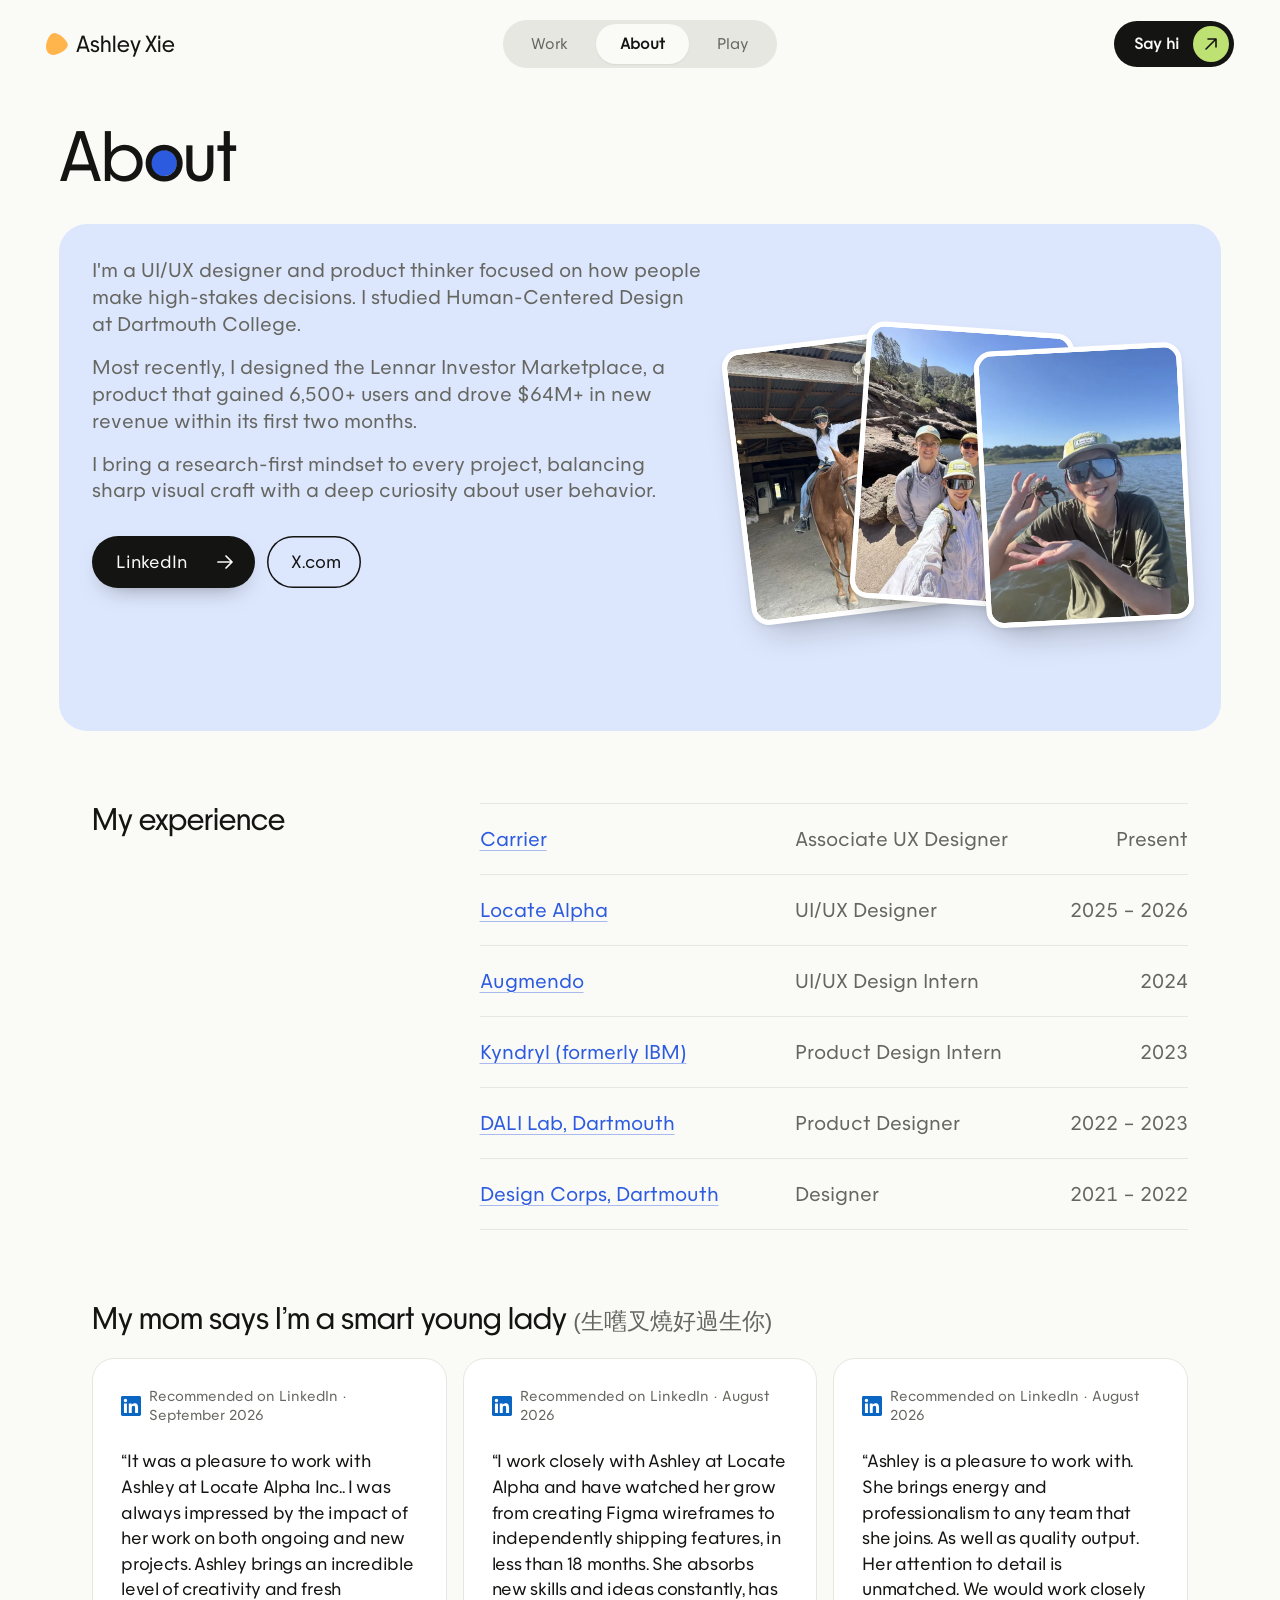
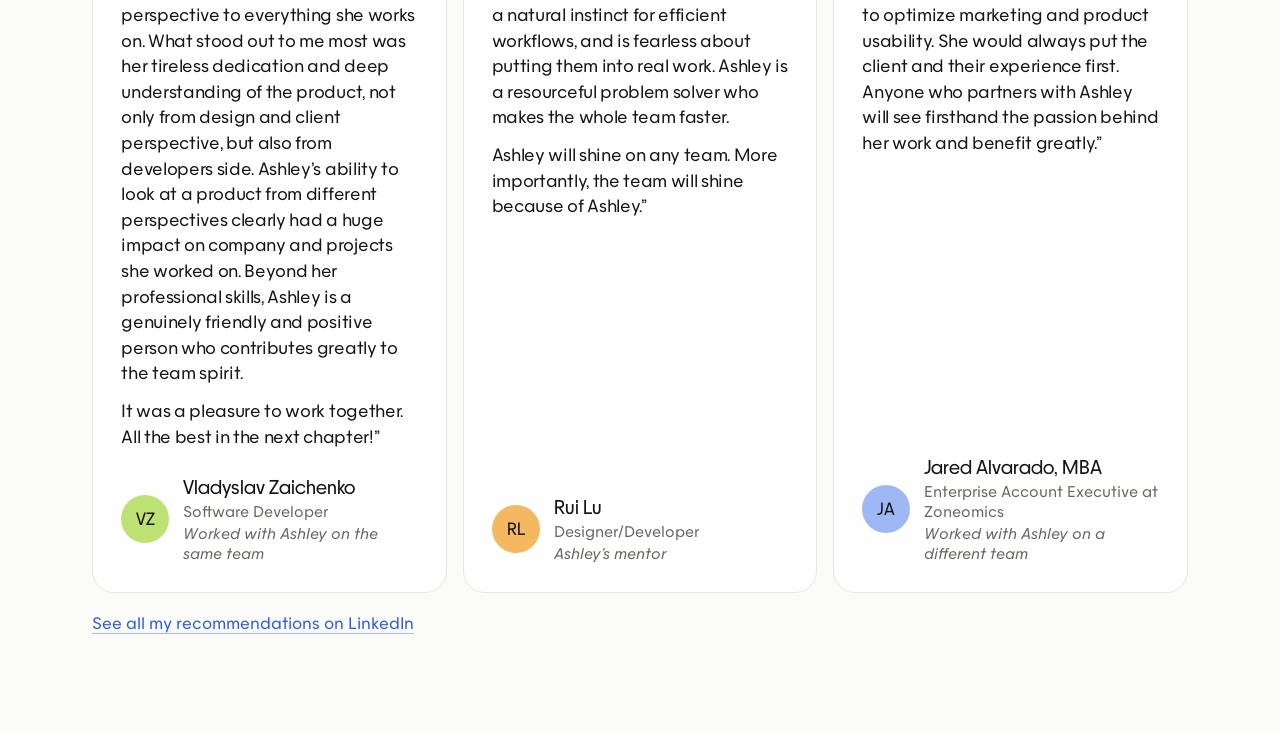
==== commit 2a7457ff: "About: align recommendations with experience section" ====
--- a/about/index.html
+++ b/about/index.html
@@ -10,7 +10,7 @@
   <link rel="icon" type="image/svg+xml" href="../images/blob.svg" />
   <link rel="icon" type="image/png" sizes="32x32" href="../images/favicon-32.png" />
   <link rel="apple-touch-icon" href="../images/apple-touch-icon.png" />
-  <link rel="stylesheet" href="../css/style.css?v=20261125034405" />
+  <link rel="stylesheet" href="../css/style.css?v=20261125035320" />
   <!-- The loading screen shows once per visit; later page changes skip it so the tab pill can slide -->
   <script>try{if(sessionStorage.getItem('p26-loaded'))document.documentElement.classList.add('no-loader')}catch(e){}</script>
 </head>
@@ -108,6 +108,6 @@
     </section>
   </main>
 
-  <script src="../js/main.js?v=20261125034405"></script>
+  <script src="../js/main.js?v=20261125035320"></script>
 </body>
 </html>
--- a/css/style.css
+++ b/css/style.css
@@ -1022,3 +1022,7 @@
 .cs-box { margin: 8px 0 24px; padding: 26px 30px; border-radius: 18px; background: var(--cs-tint, var(--mist)); }
 .cs-box > :last-child, .cs-box li:last-child { margin-bottom: 0; }
 .cs-video video { display: block; width: 100%; height: auto; aspect-ratio: 16 / 9; border-radius: 18px; border: 1px solid var(--line); background: #fff; }
+/* About: recommendations line up with My experience (same side inset, gap and heading size) */
+.recs { margin-top: 72px; padding: 0 var(--pad); }
+.recs__h { margin: 0 0 24px; font-size: clamp(24px, 2.2vw, 32px); line-height: 1.15; letter-spacing: normal; }
+@media (max-width: 760px) { .recs { margin-top: 48px; padding: 0 6px; } }
